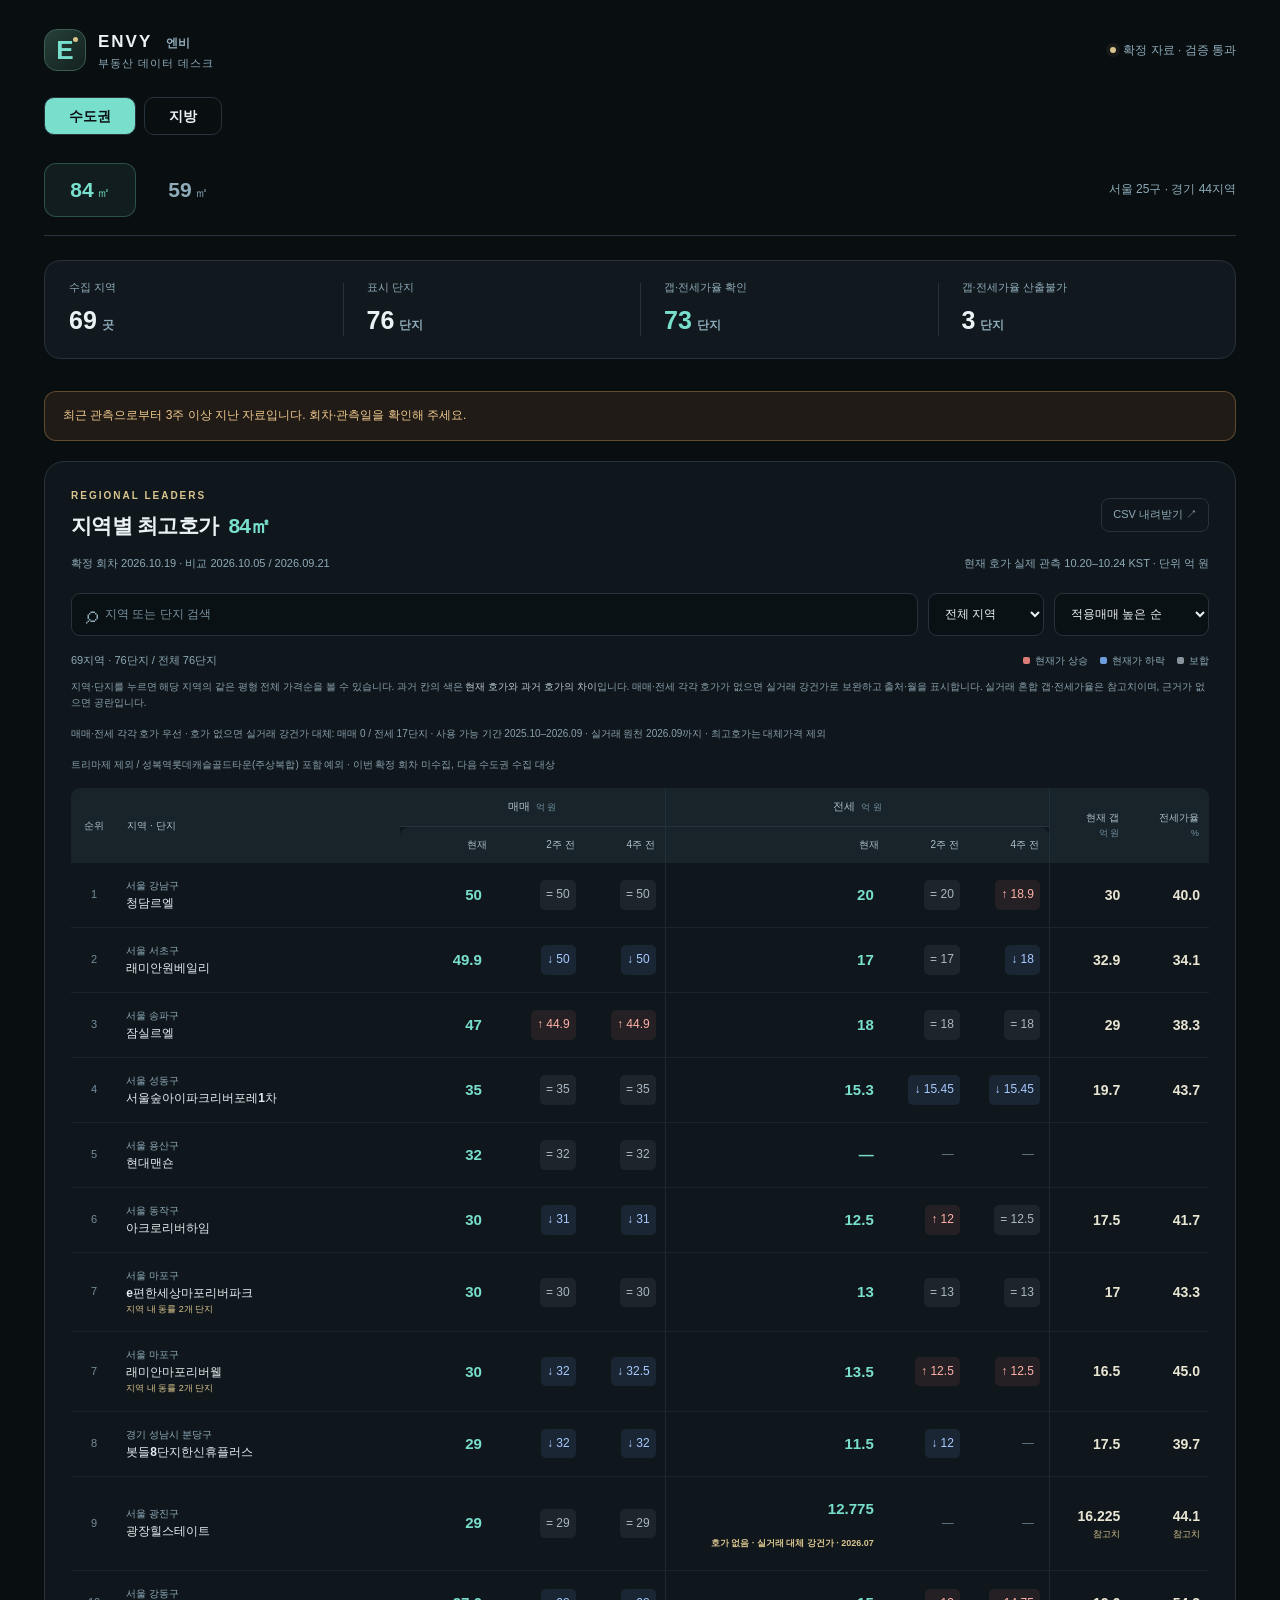
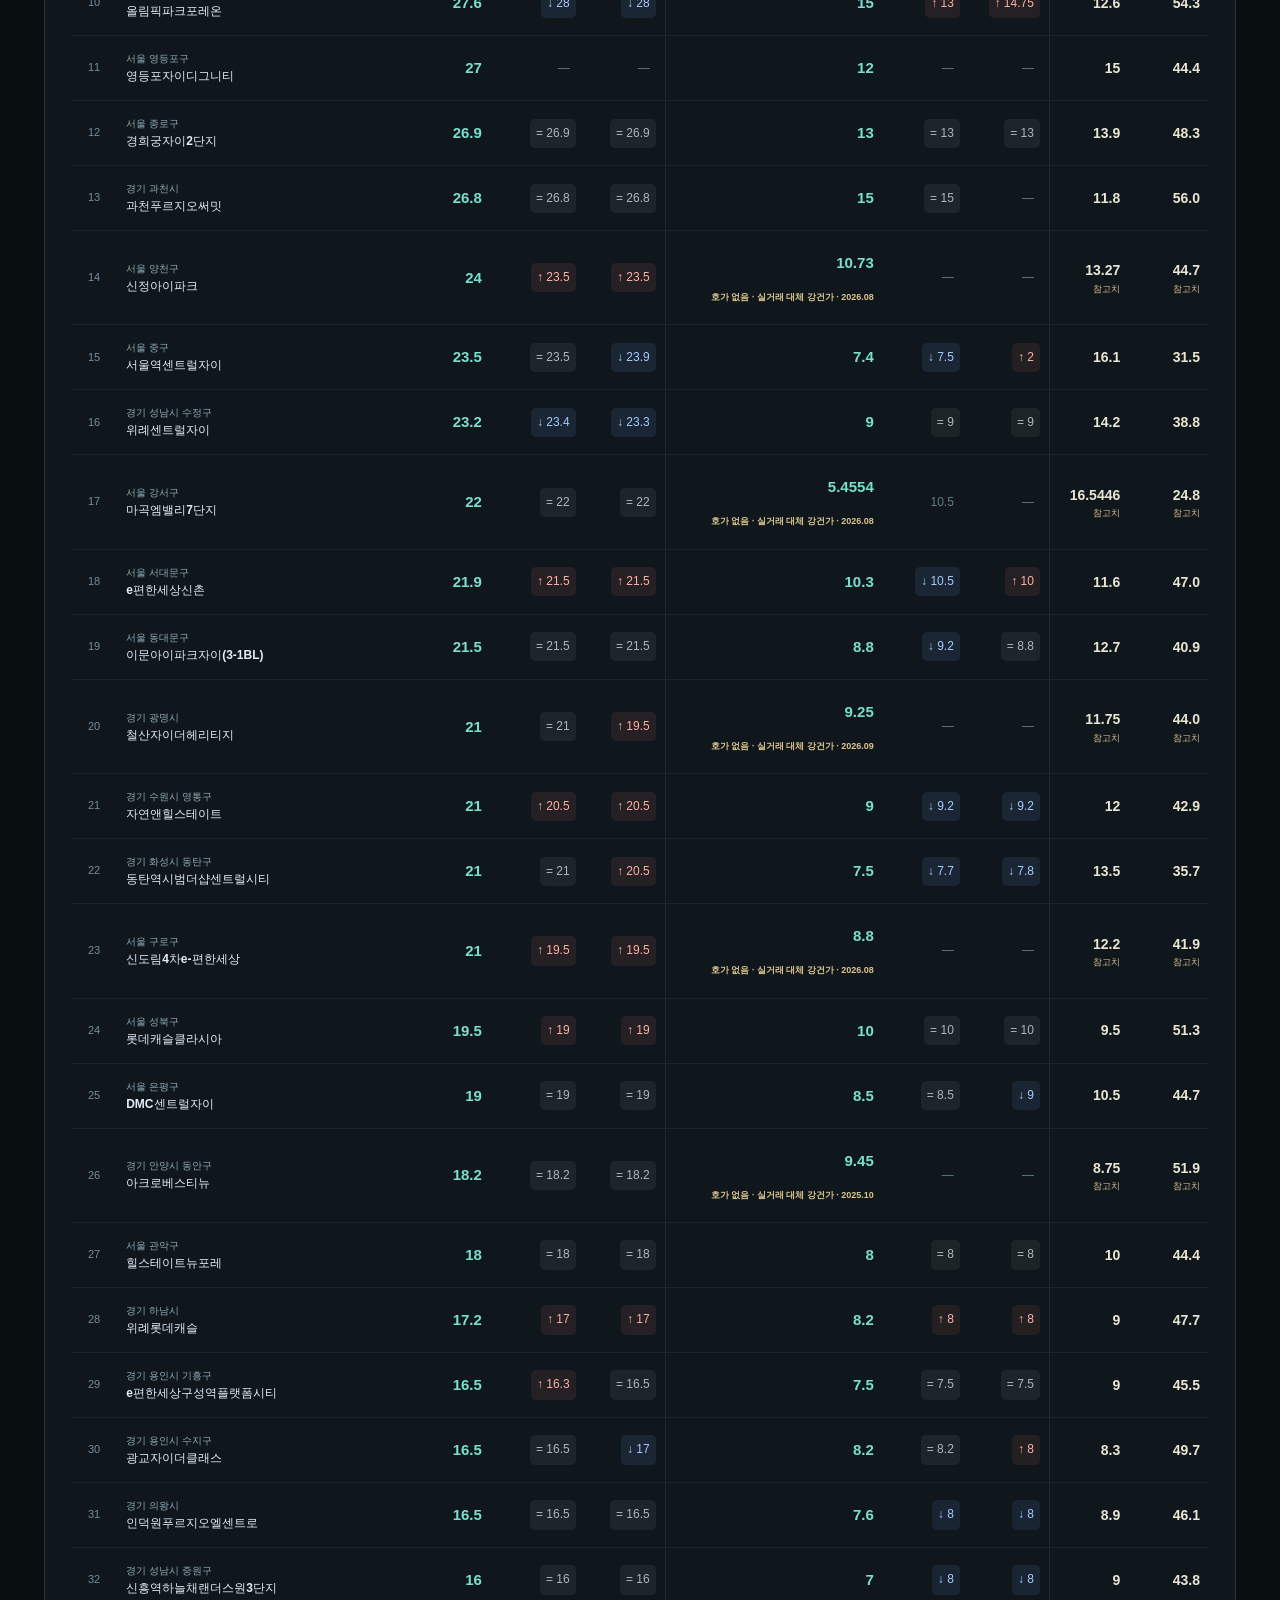
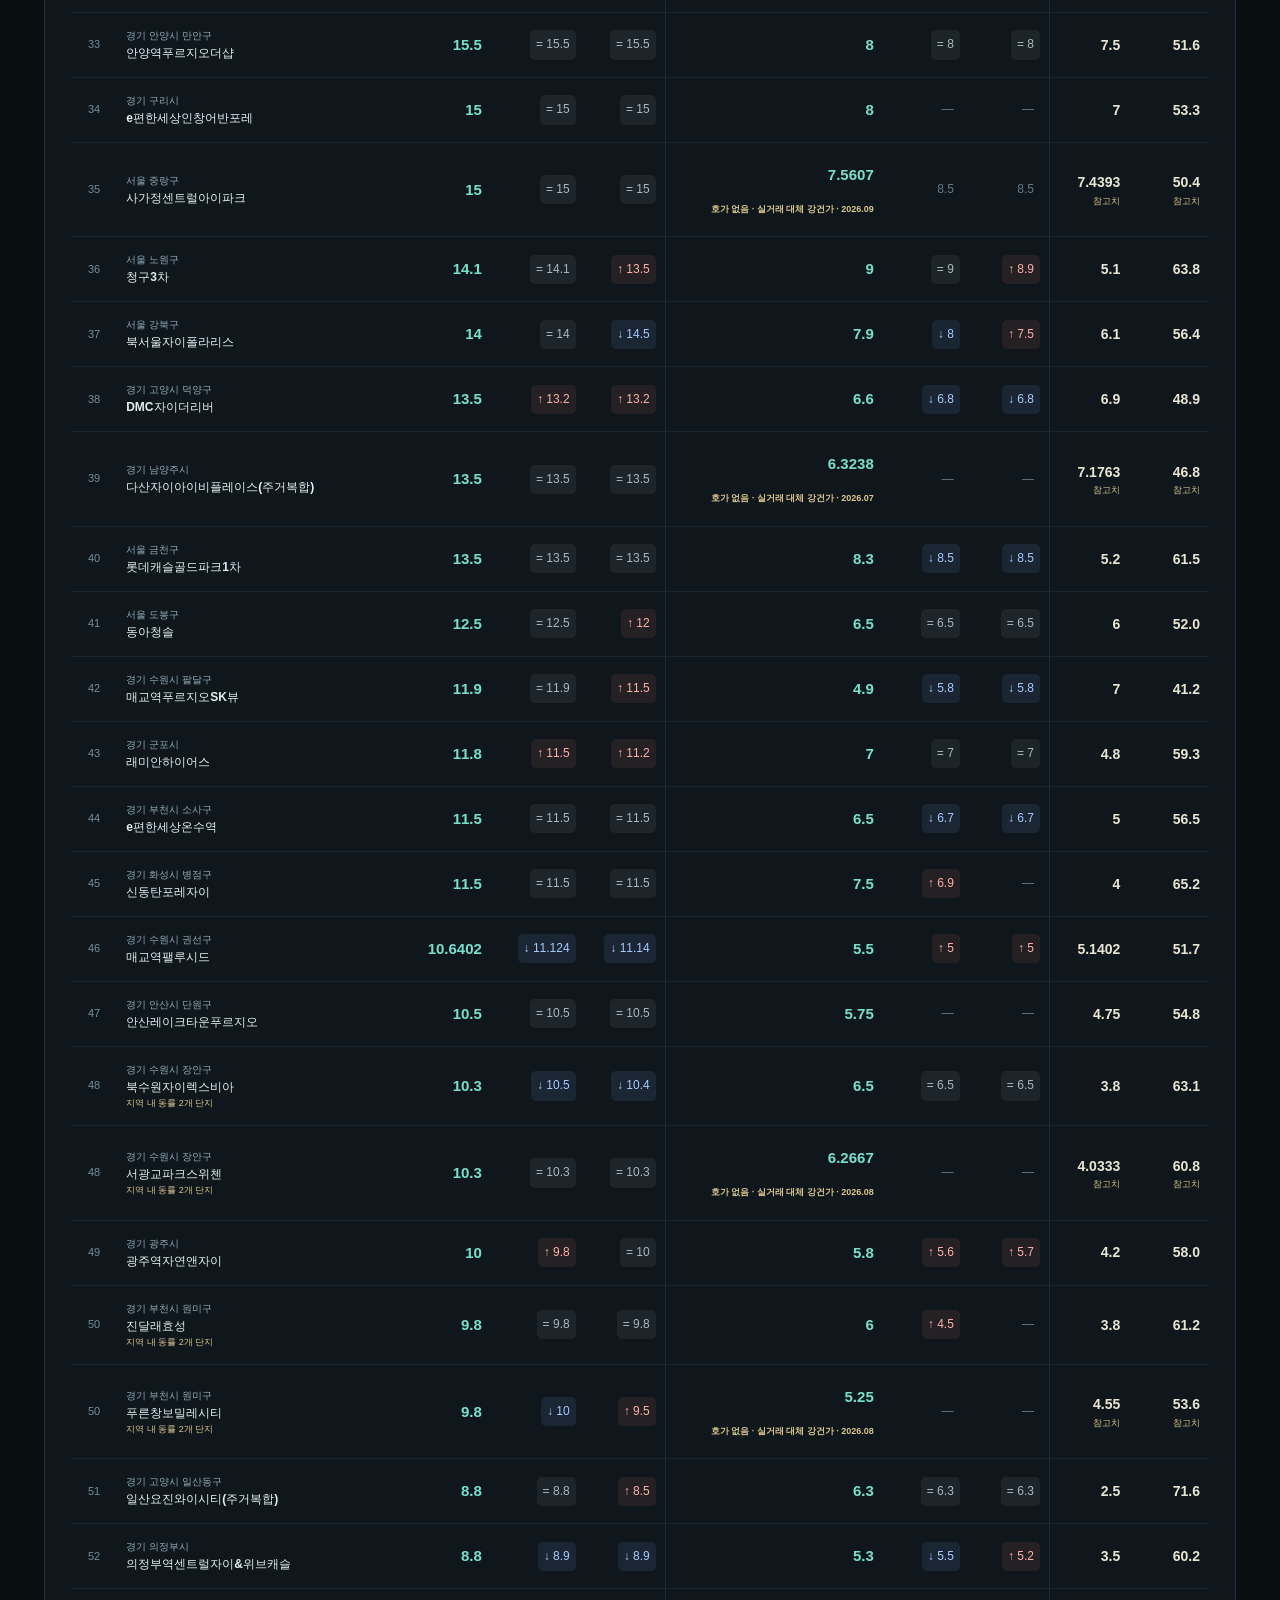
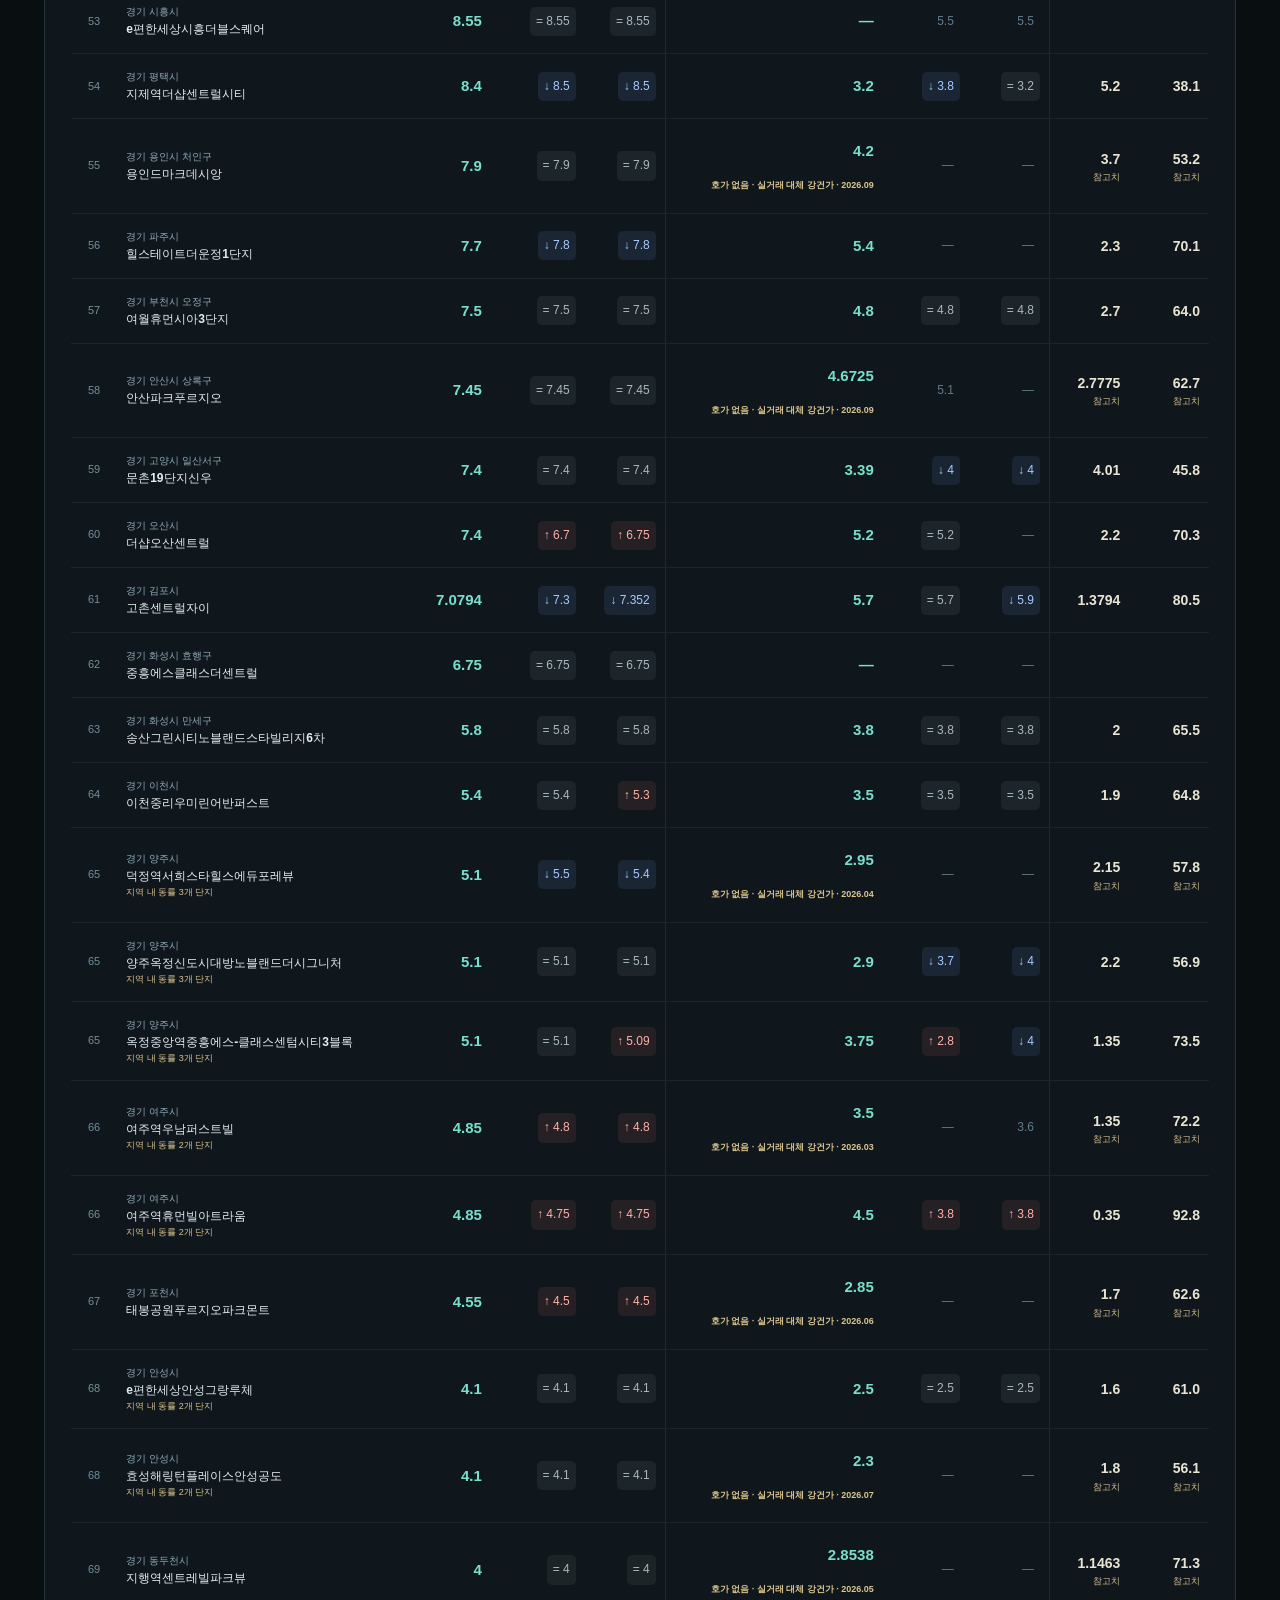
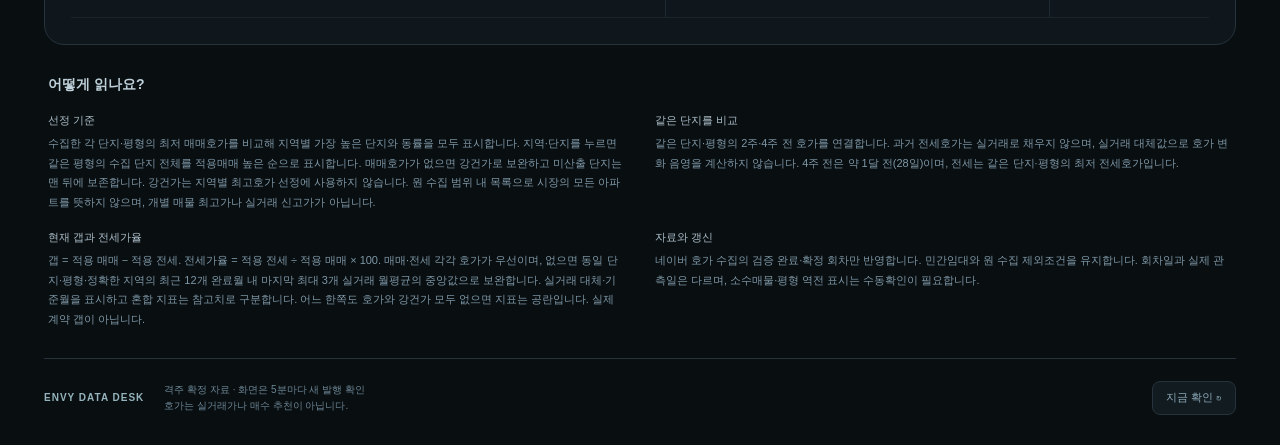
==== 84/index.html @ 43fc80c5 "Update verified capital quotes 20261019" ====
<!doctype html>
<html lang="ko"><head><meta charset="utf-8"><meta name="viewport" content="width=device-width,initial-scale=1"><meta name="theme-color" content="#090e11"><meta name="description" content="엔비의 서울·경기 69지역 최고호가 아파트. 매매·전세·호가갭·전세가율을 평형별로 확인합니다."><title>엔비 · 84㎡ 최고호가 대시보드</title><link rel="stylesheet" href="../static/site.css?v=009577083946"><script defer src="../static/app.js?v=e56a2e712844"></script></head>
<body data-area="84" data-lane="capital">
<div class="shell">
<header class="topbar"><a class="brand" href="../84/" aria-label="엔비 대시보드 홈"><span class="brand-icon" aria-hidden="true">E<span></span></span><span><strong>ENVY <span class="brand-word">엔비</span></strong><small>부동산 데이터 데스크</small></span></a><div class="connection"><span class="status-dot"></span><span id="connection">검증 자료 확인 중</span></div></header>
<nav class="lane-nav" aria-label="수집 권역"><a href="../84/" data-lane-tab="capital">수도권</a><a href="../local-84/" data-lane-tab="local_major">지방</a></nav>
<nav class="area-nav" aria-label="전용면적별 페이지"><a href="../84/" data-tab="84">84<span>㎡</span></a><a href="../59/" data-tab="59">59<span>㎡</span></a><span>서울 25구 · 경기 44지역</span></nav>
<main>
<a id="back-to-regions" class="back-link" href="./" hidden>← 지역별 최고호가로 돌아가기</a>

<section class="summary" aria-label="데이터 범위"><div><span>수집 지역</span><strong id="region-count">69<small>곳</small></strong></div><div><span>표시 단지</span><strong id="row-count">–</strong></div><div><span>갭·전세가율 확인</span><strong id="metric-count">–</strong></div><div><span>갭·전세가율 산출불가</span><strong id="missing-count">–</strong></div></section>
<div id="error" role="alert" hidden></div>
<section class="list-panel" aria-labelledby="list-title">
<div class="section-heading"><div><p class="eyebrow">REGIONAL LEADERS</p><h2 id="list-title">지역별 최고호가 <span>84㎡</span></h2></div><a id="download-csv" class="download" href="../data/84.csv" download>CSV 내려받기 <span aria-hidden="true">↗</span></a></div>
<div class="data-meta"><p id="round-label">회차 확인 중</p><p id="observed-label"></p></div>
<div class="filters"><label class="search"><span aria-hidden="true">⌕</span><input id="search" type="search" autocomplete="off" placeholder="지역 또는 단지 검색" aria-label="지역 또는 단지 검색"></label><label><span class="sr-only">권역</span><select id="region"><option value="all">전체 지역</option><option value="서울">서울</option><option value="경기">경기</option></select></label><label><span class="sr-only">정렬</span><select id="sort"><option value="sale">적용매매 높은 순</option><option value="gap">갭 작은 순</option><option value="ratio">전세가율 높은 순</option></select></label></div>
<div class="list-toolbar"><p id="result-count" aria-live="polite"></p><div class="legend"><span><i class="up"></i>현재가 상승</span><span><i class="down"></i>현재가 하락</span><span><i class="flat"></i>보합</span></div></div>
<p class="table-help">지역·단지를 누르면 해당 지역의 같은 평형 전체 가격순을 볼 수 있습니다. 과거 칸의 색은 <strong>현재 호가와 과거 호가의 차이</strong>입니다. 매매·전세 각각 호가가 없으면 실거래 강건가로 보완하고 출처·월을 표시합니다. 실거래 혼합 갭·전세가율은 참고치이며, 근거가 없으면 공란입니다.</p><p id="coverage-notice" class="table-help" hidden></p><p id="history-notice" class="table-help" hidden></p><p id="rent-summary" class="table-help"></p><p id="collection-policy" class="table-help" hidden></p>
<div class="desktop-table"><table id="quotes"><caption class="sr-only">84㎡ 지역별 최고호가 매매·전세 비교</caption><thead><tr><th rowspan="2" scope="col" class="rank">순위</th><th rowspan="2" scope="col" class="identity">지역 · 단지</th><th colspan="3" scope="colgroup">매매 <small>억 원</small></th><th colspan="3" scope="colgroup" class="divider">전세 <small>억 원</small></th><th rowspan="2" scope="col" class="divider">현재 갭<small>억 원</small></th><th rowspan="2" scope="col">전세가율<small>%</small></th></tr><tr><th scope="col">현재</th><th scope="col">2주 전</th><th scope="col">4주 전</th><th scope="col" class="divider">현재</th><th scope="col">2주 전</th><th scope="col">4주 전</th></tr></thead><tbody id="rows"></tbody></table></div>
<div id="mobile-cards" class="mobile-cards"></div><p id="no-results" hidden>일치하는 지역·단지가 없습니다. 검색어나 권역을 바꿔보세요.</p>
</section>
<section class="method"><h2>어떻게 읽나요?</h2><div><p><strong>선정 기준</strong>수집한 각 단지·평형의 최저 매매호가를 비교해 지역별 가장 높은 단지와 동률을 모두 표시합니다. 지역·단지를 누르면 같은 평형의 수집 단지 전체를 적용매매 높은 순으로 표시합니다. 매매호가가 없으면 강건가로 보완하고 미산출 단지는 맨 뒤에 보존합니다. 강건가는 지역별 최고호가 선정에 사용하지 않습니다. 원 수집 범위 내 목록으로 시장의 모든 아파트를 뜻하지 않으며, 개별 매물 최고가나 실거래 신고가가 아닙니다.</p><p><strong>같은 단지를 비교</strong>같은 단지·평형의 2주·4주 전 호가를 연결합니다. 과거 전세호가는 실거래로 채우지 않으며, 실거래 대체값으로 호가 변화 음영을 계산하지 않습니다. 4주 전은 약 1달 전(28일)이며, 전세는 같은 단지·평형의 최저 전세호가입니다.</p><p><strong>현재 갭과 전세가율</strong>갭 = 적용 매매 − 적용 전세. 전세가율 = 적용 전세 ÷ 적용 매매 × 100. 매매·전세 각각 호가가 우선이며, 없으면 동일 단지·평형·정확한 지역의 최근 12개 완료월 내 마지막 최대 3개 실거래 월평균의 중앙값으로 보완합니다. 실거래 대체·기준월을 표시하고 혼합 지표는 참고치로 구분합니다. 어느 한쪽도 호가와 강건가 모두 없으면 지표는 공란입니다. 실제 계약 갭이 아닙니다.</p><p><strong>자료와 갱신</strong>네이버 호가 수집의 검증 완료·확정 회차만 반영합니다. 민간임대와 원 수집 제외조건을 유지합니다. 회차일과 실제 관측일은 다르며, 소수매물·평형 역전 표시는 수동확인이 필요합니다.</p></div></section>
</main><footer><span>ENVY DATA DESK</span><p>격주 확정 자료 · 화면은 5분마다 새 발행 확인<br>호가는 실거래가나 매수 추천이 아닙니다.</p><button id="refresh" type="button">지금 확인 ↻</button></footer>
</div><noscript>JavaScript를 켜면 검색과 정렬을 이용할 수 있습니다. <a href="../data/84.csv">전체 CSV</a>에서도 모든 값을 확인할 수 있습니다.</noscript>
</body></html>
---- static/site.css ----
.back-link{display:inline-flex;align-items:center;color:var(--accent);border:1px solid var(--line);padding:9px 14px;border-radius:10px;margin-bottom:18px;font-weight:700}.region-link:hover{color:var(--accent);text-decoration:underline}.name .region-link,.unit-card .unit{display:block}.unit-card .unit{font-size:15px;font-weight:700;overflow-wrap:anywhere}.actual-reference{display:block!important;font-size:9px!important;line-height:1.6!important;color:var(--gold)!important;background:none!important;white-space:normal!important;margin-top:5px}.mixed-note{display:block;font-size:9px;color:var(--gold);font-weight:400}.metric-value{display:block}.quote:has(.actual-reference){min-width:100px}.current-grid>div{min-width:0}.current-grid .actual-reference{max-width:100%;overflow-wrap:anywhere}.lane-nav{display:flex;gap:8px;margin-top:24px}.lane-nav a{padding:7px 24px;border:1px solid var(--line);border-radius:10px;font-weight:700}.lane-nav a[aria-selected="true"]{background:var(--accent);color:var(--bg)}#coverage-notice a{color:var(--accent)}:root{color-scheme:dark;--bg:#090e11;--panel:#121a1f;--panel2:#172229;--line:#26333c;--ink:#eaf2f5;--muted:#8eabb9;--accent:#79dfcd;--gold:#d9c48e;--up:#ffb0a9;--down:#a8c9ff;--flat:#a9b8c2;font-family:Pretendard,-apple-system,BlinkMacSystemFont,'Apple SD Gothic Neo','Noto Sans KR','Malgun Gothic',sans-serif;font-variant-numeric:tabular-nums;-webkit-font-smoothing:antialiased}*{box-sizing:border-box}body{margin:0;color:var(--ink);background:radial-gradient(1000px 500px at 90% -10%,#19352c70,transparent 65%),var(--bg);font-size:14px;line-height:1.6}a{color:inherit;text-decoration:none}button,input,select{font:inherit}button,a,select,input{outline-offset:4px}button{cursor:pointer}button:focus-visible,a:focus-visible,input:focus-visible,select:focus-visible{outline:2px solid var(--accent)}[hidden]{display:none!important}.shell{max-width:1580px;padding:28px 44px 0;margin:auto}.topbar{display:flex;justify-content:space-between;align-items:center;gap:12px}.brand{display:flex;align-items:center;gap:12px}.brand-icon{height:42px;width:42px;border:1px solid #3b5d54;border-radius:13px;display:flex;align-items:center;justify-content:center;color:var(--accent);font-size:26px;font-weight:800;background:linear-gradient(135deg,#254038,#14211e);position:relative}.brand-icon span{position:absolute;right:7px;top:7px;width:5px;height:5px;border-radius:50%;background:var(--gold)}.brand strong{letter-spacing:2px;font-size:17px}.brand-word{font-size:12px;letter-spacing:0;color:var(--muted);margin-left:7px}.brand small{display:block;color:var(--muted);font-size:11px;letter-spacing:1px}.connection{display:flex;align-items:center;gap:7px;color:var(--muted);font-size:12px}.status-dot{width:6px;height:6px;background:var(--gold);border-radius:50%;box-shadow:0 0 0 4px #d9c48e11}.area-nav{display:flex;align-items:center;gap:6px;margin:28px 0 24px;padding-bottom:18px;border-bottom:1px solid var(--line)}.area-nav a{min-width:92px;padding:9px 24px;text-align:center;border:1px solid transparent;border-radius:12px;color:var(--muted);font-size:21px;font-weight:700}.area-nav a span{font-size:13px;font-weight:400;margin-left:3px}.area-nav a[aria-current=page]{color:var(--accent);background:#79dfcd13;border-color:#79dfcd42}.area-nav>span{margin-left:auto;color:var(--muted);font-size:12px}.hero{display:grid;grid-template-columns:1fr 1fr;gap:30px;padding:34px 40px;border:1px solid var(--line);border-radius:24px;background:linear-gradient(115deg,#19252a,#10191e);box-shadow:0 14px 60px #0002}.eyebrow{font-size:10px;letter-spacing:2px;color:var(--gold);font-weight:600;margin:0 0 12px}h1{font-size:35px;line-height:1.35;letter-spacing:-1.4px;margin:0 0 17px}h1 span{color:var(--accent)}.intro{color:var(--muted);font-size:13px;margin:0}.intro strong{color:var(--ink)}.tags{display:flex;gap:7px;flex-wrap:wrap;margin-top:20px}.tags span{font-size:10px;color:#aec2cc;border:1px solid #34464e;padding:4px 9px;border-radius:6px}.hero-price{align-self:center;text-align:right}.hero-price>p:first-child{color:var(--gold);font-size:12px;margin:0}.hero-price>div{line-height:1.2;padding:6px 0 12px}.hero-price>div strong{font-size:76px;letter-spacing:-4px;font-weight:700;color:var(--accent)}.hero-price>div span{font-size:21px;color:var(--accent);margin-left:8px}.hero-price h2{font-size:18px;margin:0}.hero-price p{color:var(--muted);font-size:12px;margin:3px 0}.hero-price .price-note{font-size:10px;margin-top:16px;color:#76909e}.summary{display:grid;grid-template-columns:repeat(4,1fr);margin:22px 0 32px;border:1px solid var(--line);border-radius:16px;background:#11191e}.summary>div{padding:18px 24px;position:relative}.summary>div+div:before{content:'';position:absolute;left:0;top:22px;bottom:22px;width:1px;background:var(--line)}.summary span{display:block;color:var(--muted);font-size:11px}.summary strong{display:block;font-size:25px;margin-top:4px;font-weight:650}.summary small{font-size:12px;color:var(--muted);margin-left:5px}.summary>div:nth-child(3) strong{color:var(--accent)}.list-panel{padding:26px;border:1px solid var(--line);border-radius:20px;background:#10171c}.section-heading{display:flex;align-items:center;justify-content:space-between;gap:15px}.section-heading h2{font-size:21px;letter-spacing:-.7px;margin:0}.section-heading h2 span{color:var(--accent);margin-left:5px}.section-heading .eyebrow{margin-bottom:5px}.download{font-size:11px;color:var(--muted);border:1px solid var(--line);border-radius:8px;padding:7px 11px;white-space:nowrap}.download:hover{color:var(--accent);border-color:var(--accent)}.data-meta{display:flex;justify-content:space-between;flex-wrap:wrap;gap:2px;margin:13px 0 20px;color:var(--muted);font-size:11px}.data-meta p{margin:0}.filters{display:flex;gap:10px}.filters .search{flex:1;display:flex;align-items:center;padding:0 14px;background:#0a1115;border:1px solid var(--line);border-radius:9px;min-width:180px}.search>span{font-size:24px;color:var(--muted);margin-right:7px}.search input{width:100%;border:0;background:transparent;color:var(--ink);padding:10px 0;min-width:0;font-size:12px}.search input::placeholder{color:#76909e}.filters select{height:43px;padding:0 30px 0 12px;background:#0a1115;border:1px solid var(--line);border-radius:9px;color:var(--ink);font-size:12px}.list-toolbar{display:flex;justify-content:space-between;align-items:center;gap:12px;margin:16px 0 0}.list-toolbar>p{font-size:11px;color:var(--muted);margin:0}.legend{display:flex;gap:12px;color:var(--muted);font-size:10px;white-space:nowrap}.legend span{display:flex;align-items:center;gap:5px}.legend i{width:7px;height:7px;border-radius:2px}.legend .up{background:#d97d76}.legend .down{background:#6e9ddd}.legend .flat{background:#87949e}.table-help{font-size:10px;color:#89a0ad;margin:10px 0 15px}.table-help strong{font-weight:500;color:#bbccd5}.desktop-table{overflow-x:auto}table{width:100%;border-collapse:separate;border-spacing:0;font-size:12px}th{background:#18232a;color:#adc0ca;font-weight:500;text-align:right;white-space:nowrap;padding:10px 10px;font-size:10px}th small{display:block;color:#71909f;font-size:9px}th[colspan]{text-align:center;font-size:11px;border-bottom:1px solid var(--line)}th[colspan] small{display:inline;margin-left:3px}th.rank{text-align:center;min-width:40px}th.identity{text-align:left;min-width:210px}th:first-child{border-top-left-radius:9px}th:last-child{border-top-right-radius:9px}td{padding:15px 9px;text-align:right;border-bottom:1px solid #23323b80;white-space:nowrap;vertical-align:middle}td.name{text-align:left;white-space:normal;min-width:210px;max-width:300px}td.name .region{font-size:10px;display:block;color:var(--muted)}td.name .unit{display:block;font-weight:550;color:#e3edf2;overflow-wrap:anywhere;line-height:1.5}td.rank{text-align:center;color:#748e9c;font-size:11px}.quote.current{font-size:15px;font-weight:600;color:var(--accent)}.quote span{display:inline-block;padding:5px 6px;border-radius:5px}.quote .up,.history-value.up{background:#fa7c6e16;color:var(--up)}.quote .down,.history-value.down{background:#74a6fd1a;color:var(--down)}.quote .flat,.history-value.flat{background:#b1bec514;color:var(--flat)}.quote .missing{color:#627b89}.divider{border-left:1px solid #2b3d4680}.metric{font-size:14px;font-weight:550;color:#e9e5d3;min-width:69px}.review{font-size:9px;color:var(--gold);display:block}.mobile-cards{display:none}.method{padding:28px 4px}.method>h2{font-size:14px;color:#bed0d9;margin:0 0 16px}.method>div{display:grid;grid-template-columns:repeat(2,1fr);gap:15px 30px}.method p{font-size:11px;color:#7e98a7;margin:0;line-height:1.8}.method strong{display:block;color:#adbfca;font-size:11px;margin-bottom:3px;font-weight:550}footer{display:flex;align-items:center;gap:20px;border-top:1px solid var(--line);padding:22px 0 30px;color:#6c8796;font-size:10px}footer>span{letter-spacing:1px;font-weight:600;color:#94b3bc}footer p{margin:0}footer button{margin-left:auto;border:1px solid var(--line);border-radius:8px;color:var(--muted);background:#111b20;padding:7px 13px;font-size:11px}#error{padding:14px 18px;margin-bottom:20px;border:1px solid #c99a5360;color:#efca8e;background:#3a291e80;border-radius:12px;font-size:12px}#no-results{text-align:center;padding:40px 8px;color:var(--muted)}.sr-only{position:absolute;width:1px;height:1px;padding:0;margin:-1px;overflow:hidden;clip:rect(0,0,0,0);white-space:nowrap;border:0}
@media(max-width:1150px) and (min-width:761px){.shell{padding:24px 24px 0}.list-panel{padding:20px}th,td{padding-left:6px;padding-right:6px}th.identity,td.name{min-width:180px}.metric{min-width:55px}table{font-size:11px}}
@media(max-width:760px){.shell{padding:20px 16px 0;max-width:600px}.brand-icon{height:36px;width:36px;font-size:23px}.brand strong{font-size:15px}.brand small{font-size:9px}.brand-word{display:none}.connection{font-size:10px}.area-nav{margin:24px 0 16px;padding-bottom:14px}.area-nav a{min-width:77px;padding:7px 18px;font-size:20px}.area-nav>span{font-size:9px}.hero{display:block;padding:26px 23px;border-radius:20px}.hero-copy h1{font-size:29px;margin-bottom:12px}.hero-copy h1 br{display:none}.hero-copy h1 span{display:block}.eyebrow{font-size:9px;letter-spacing:1.6px}.intro{font-size:12px}.tags{margin-top:15px;gap:5px}.tags span{font-size:9px;padding:3px 7px}.hero-price{text-align:left;border-top:1px solid var(--line);margin-top:22px;padding-top:18px}.hero-price>div{padding:4px 0 7px}.hero-price>div strong{font-size:58px;letter-spacing:-2px}.hero-price h2{font-size:16px}.hero-price>p:first-child{font-size:10px}.hero-price p{font-size:10px}.hero-price .price-note{margin-top:9px}.summary{grid-template-columns:repeat(2,1fr);margin:14px 0 24px}.summary>div{padding:13px 17px}.summary strong{font-size:22px}.summary span{font-size:10px}.summary>div+div:before{top:16px;bottom:16px}.summary>div:nth-child(3):before{display:none}.summary>div:nth-child(n+3){border-top:1px solid var(--line)}.list-panel{padding:20px 14px 6px;border-radius:18px}.section-heading h2{font-size:18px}.download{font-size:9px;padding:6px 8px}.data-meta{display:block;font-size:10px;margin:10px 0 16px}.data-meta p+p{margin-top:2px}.filters{display:grid;grid-template-columns:1fr 1fr;gap:8px}.filters .search{grid-column:1/-1;min-width:0}.filters select{width:100%;height:38px;font-size:11px}.list-toolbar{align-items:flex-start;gap:8px;flex-wrap:wrap}.legend{font-size:9px;gap:9px}.table-help{font-size:9px;line-height:1.7}.desktop-table{display:none}.mobile-cards{display:block}.unit-card{border-top:1px solid var(--line);padding:18px 0}.card-heading{display:flex;gap:10px;align-items:flex-start}.card-rank{width:23px;text-align:center;color:#688895;font-size:13px;font-weight:550;padding-top:1px;flex-shrink:0}.card-rank small{font-size:9px}.card-heading .region{color:var(--muted);font-size:10px}.card-heading h3{font-size:14px;line-height:1.55;margin:2px 0 0;overflow-wrap:anywhere}.current-grid{display:grid;grid-template-columns:repeat(4,1fr);gap:5px;margin:13px 0 10px}.current-grid>div{min-width:0;padding:10px 5px;background:#18232b80;border:1px solid #273c4560;border-radius:8px;text-align:center}.current-grid label{display:block;color:var(--muted);font-size:9px;white-space:nowrap}.current-grid strong{display:block;color:var(--accent);font-size:17px;letter-spacing:-.6px;min-height:28px;font-weight:650}.current-grid>div:nth-child(n+3) strong{color:#dfd8bb}.current-grid strong small{font-size:9px;color:#819ba7;margin-left:1px;font-weight:400}.history-grid{display:grid;grid-template-columns:40px 1fr 1fr;gap:5px 7px;align-items:center;font-size:10px}.history-grid>span{color:#7996a5;font-size:9px}.history-value{display:block;padding:4px 7px;border-radius:5px;text-align:right}.history-value em{font-style:normal;float:left;color:#7996a5;font-size:9px}.method{padding:24px 2px}.method>div{grid-template-columns:1fr;gap:12px}.method p{font-size:10px}.method strong{font-size:10px}.method>h2{font-size:13px;margin-bottom:12px}footer{flex-wrap:wrap;gap:9px 15px;padding:18px 0 25px}footer>span{font-size:9px}footer p{font-size:9px}footer button{font-size:10px;padding:7px 10px}}
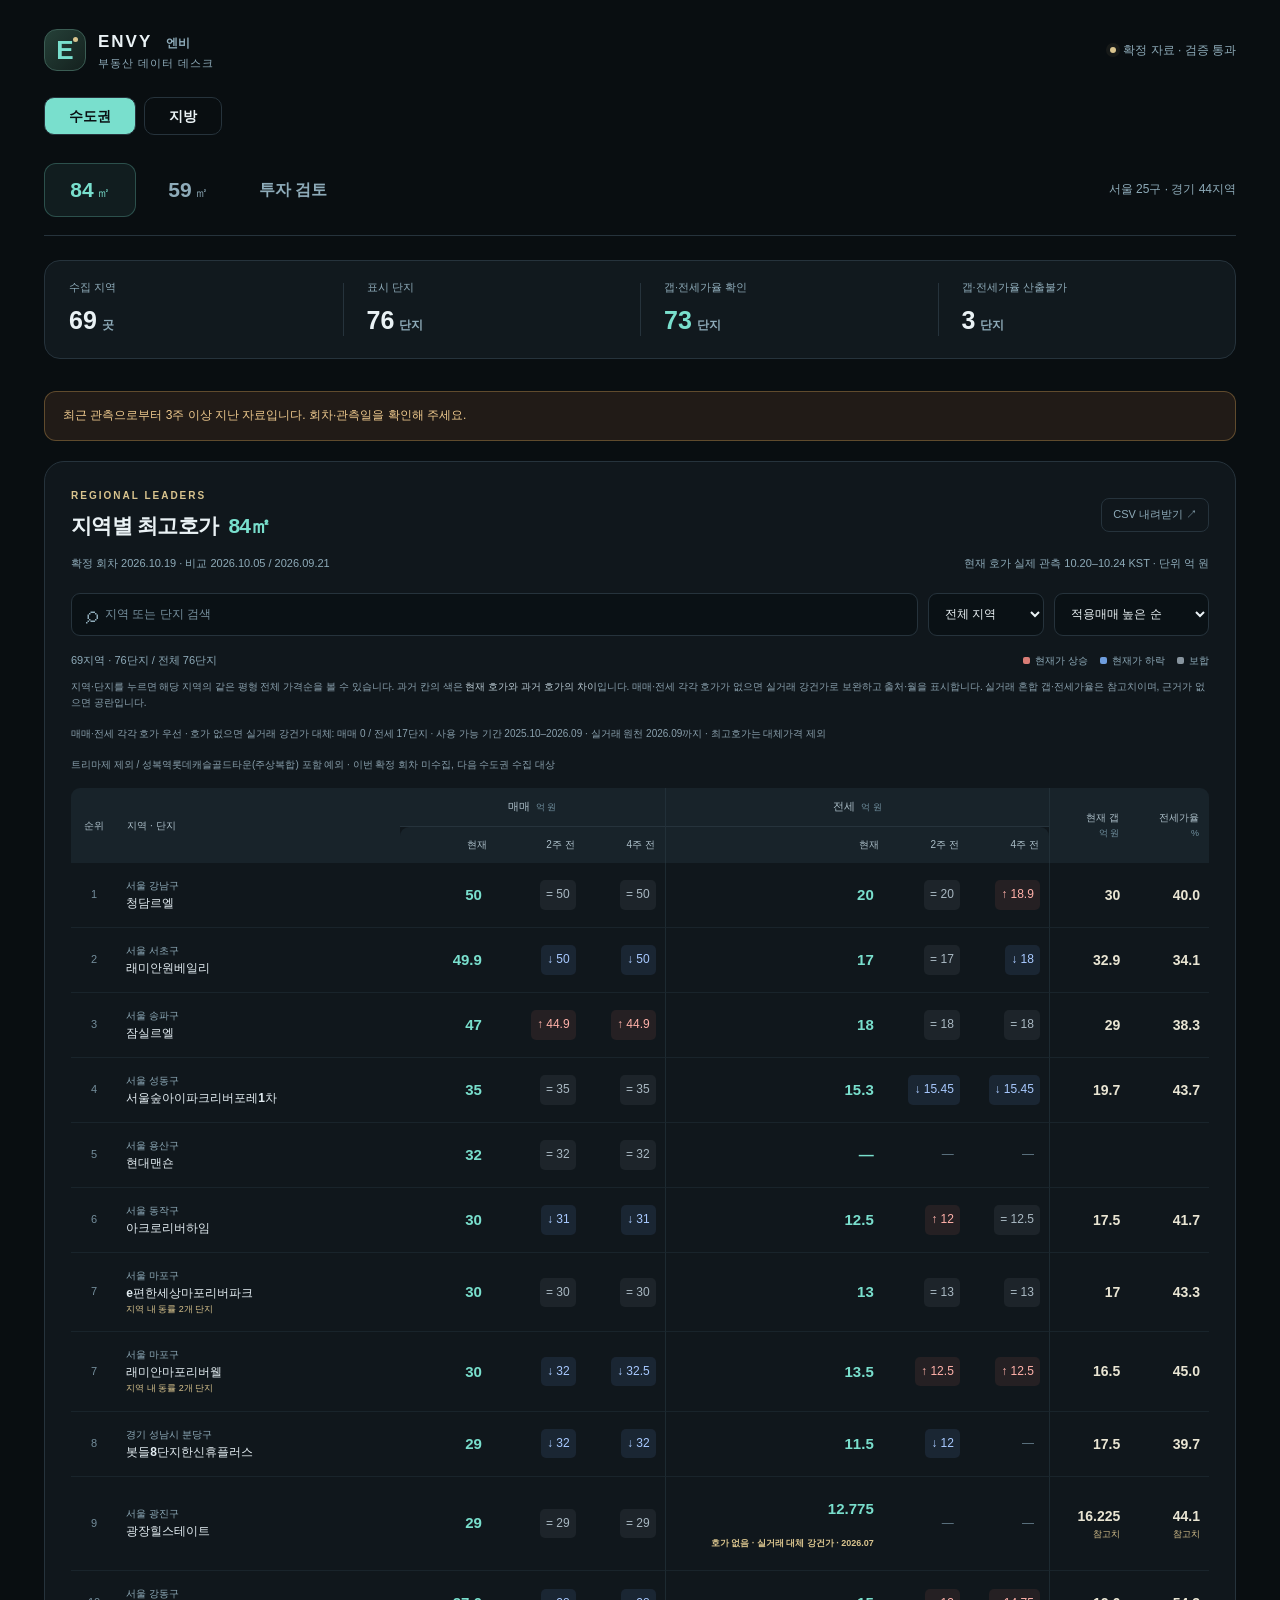
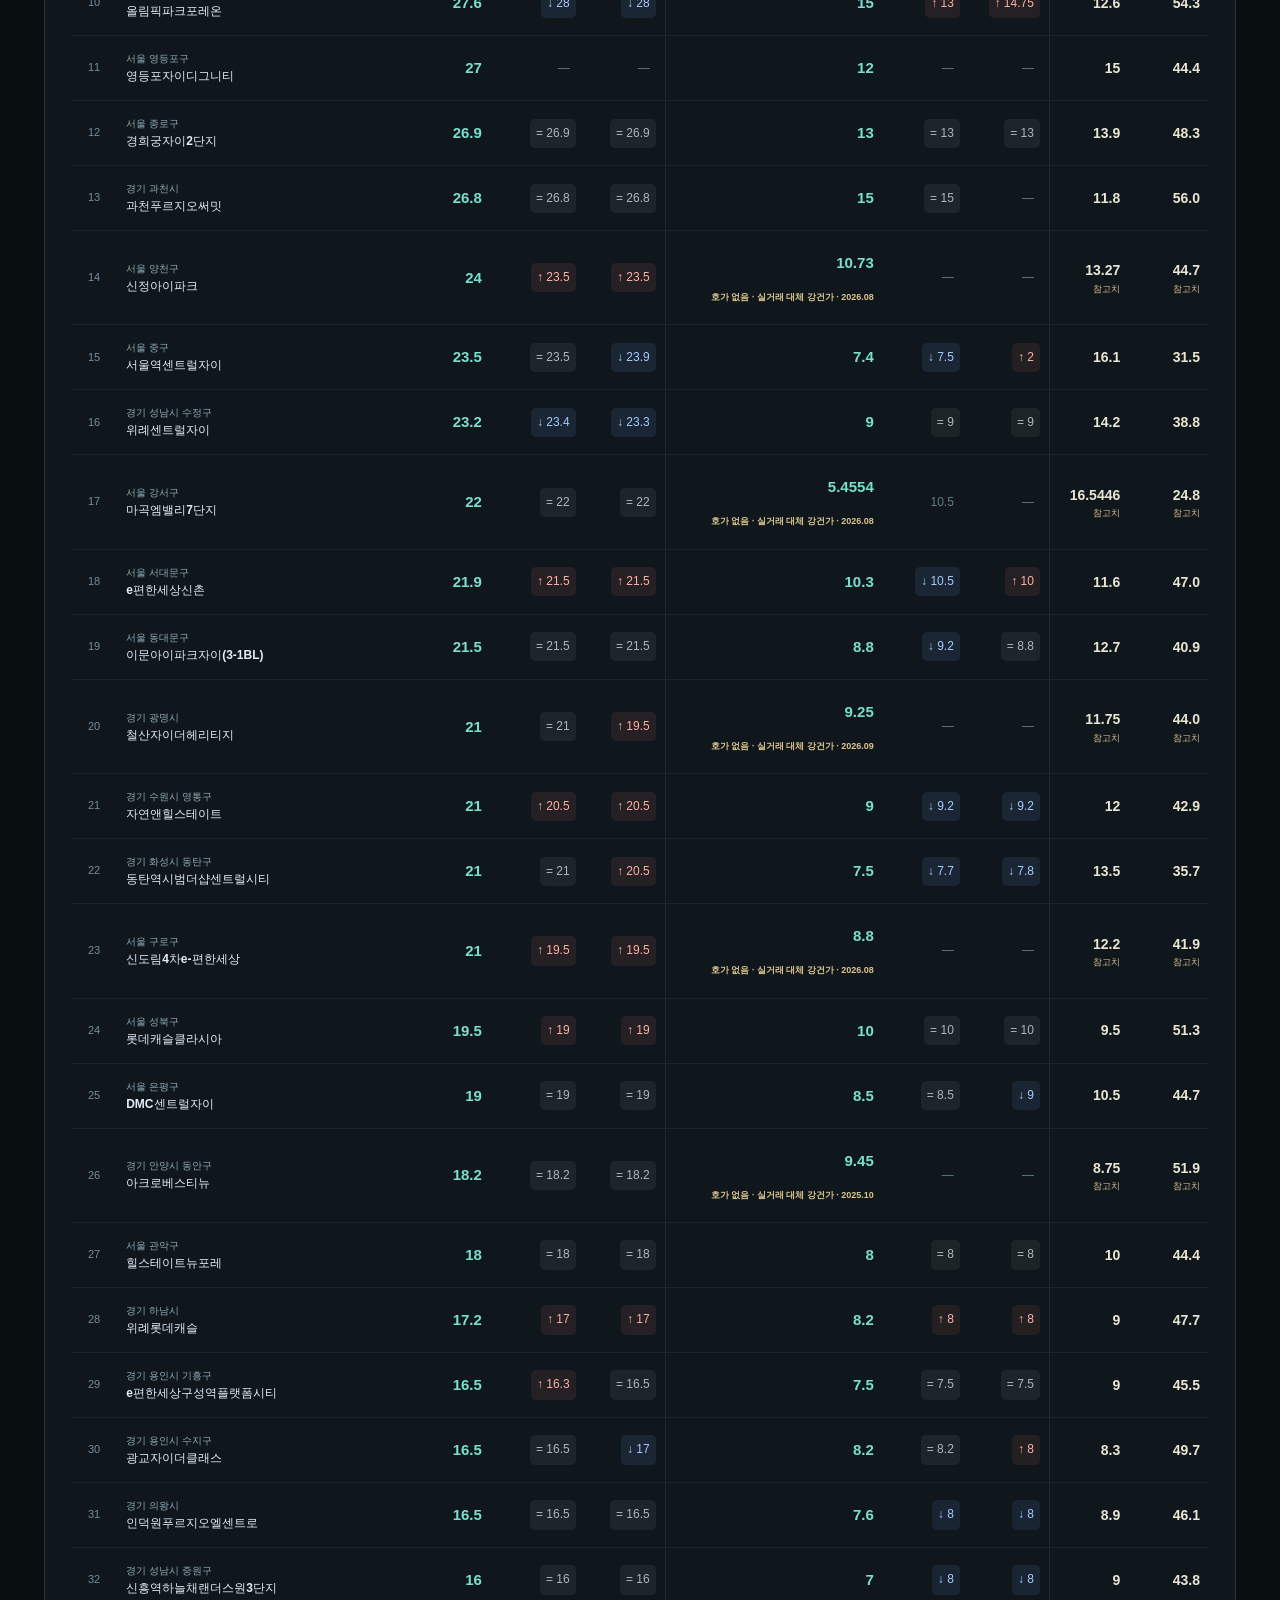
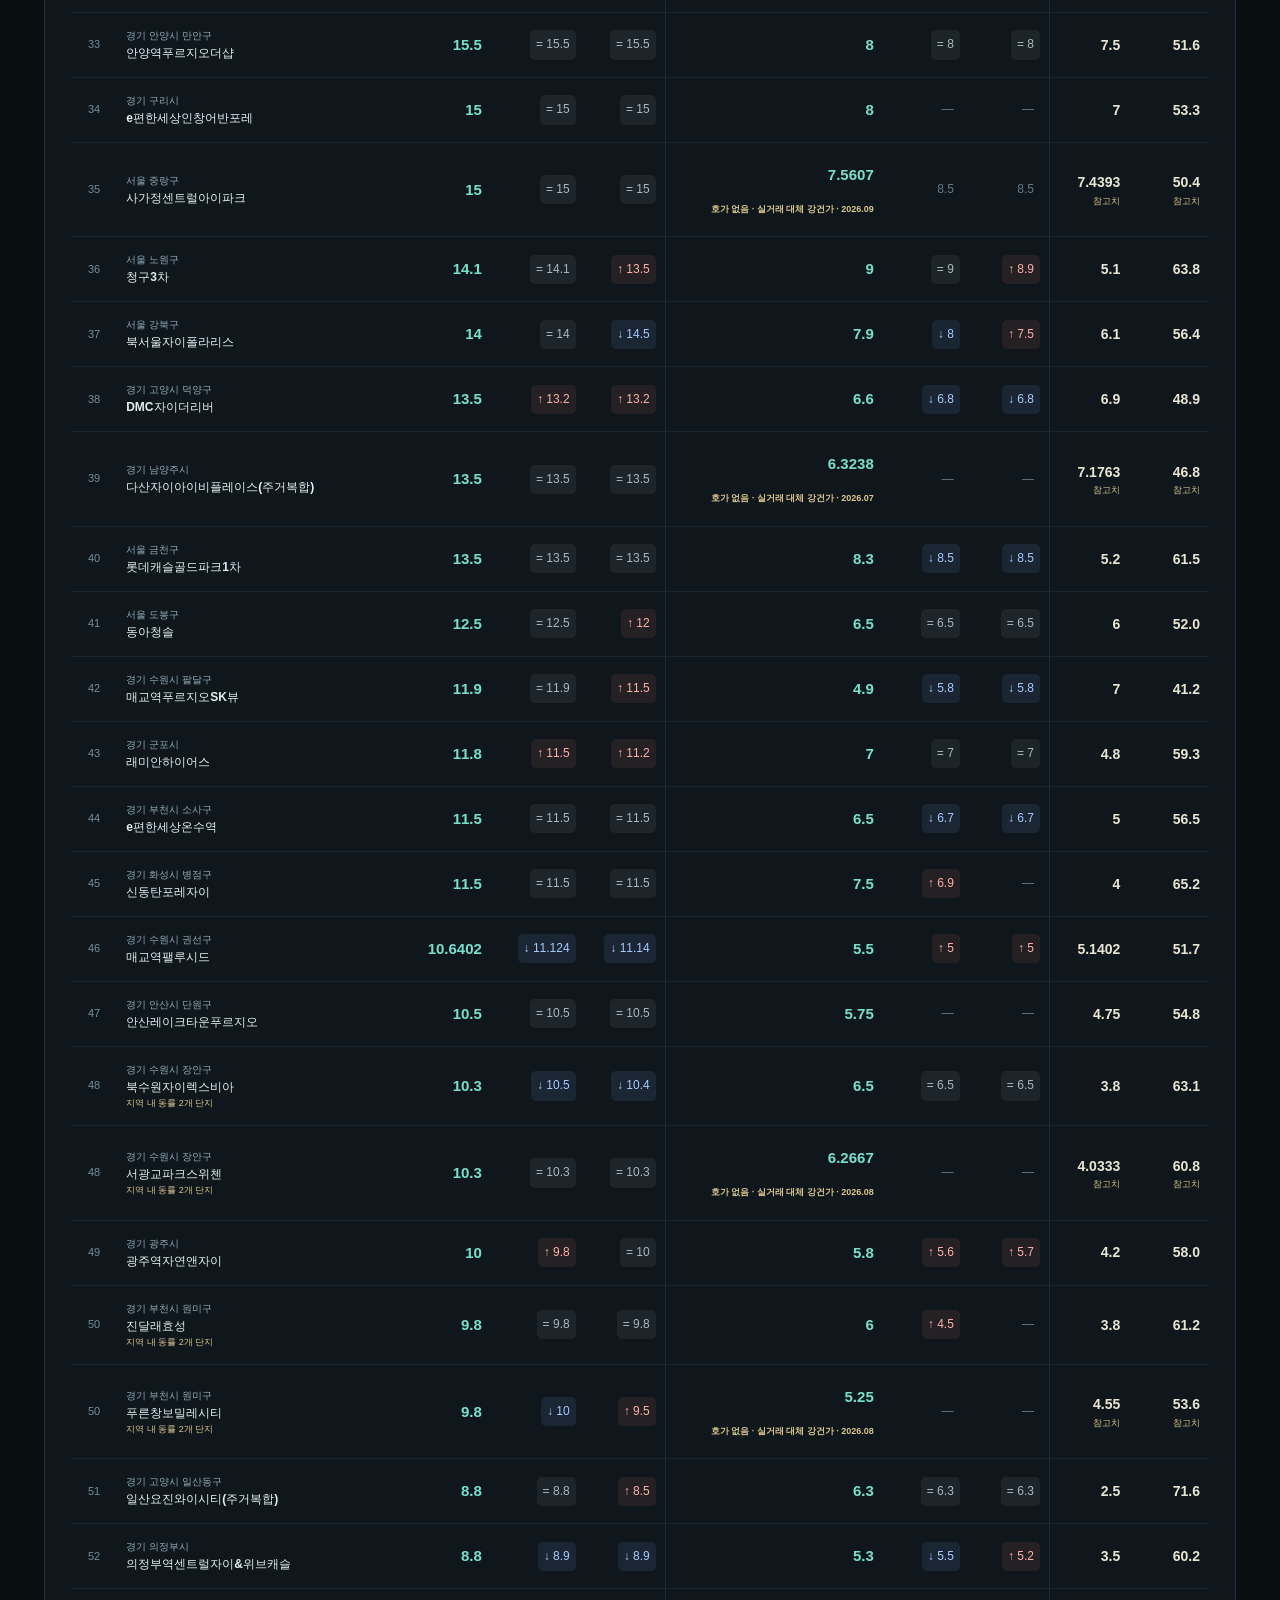
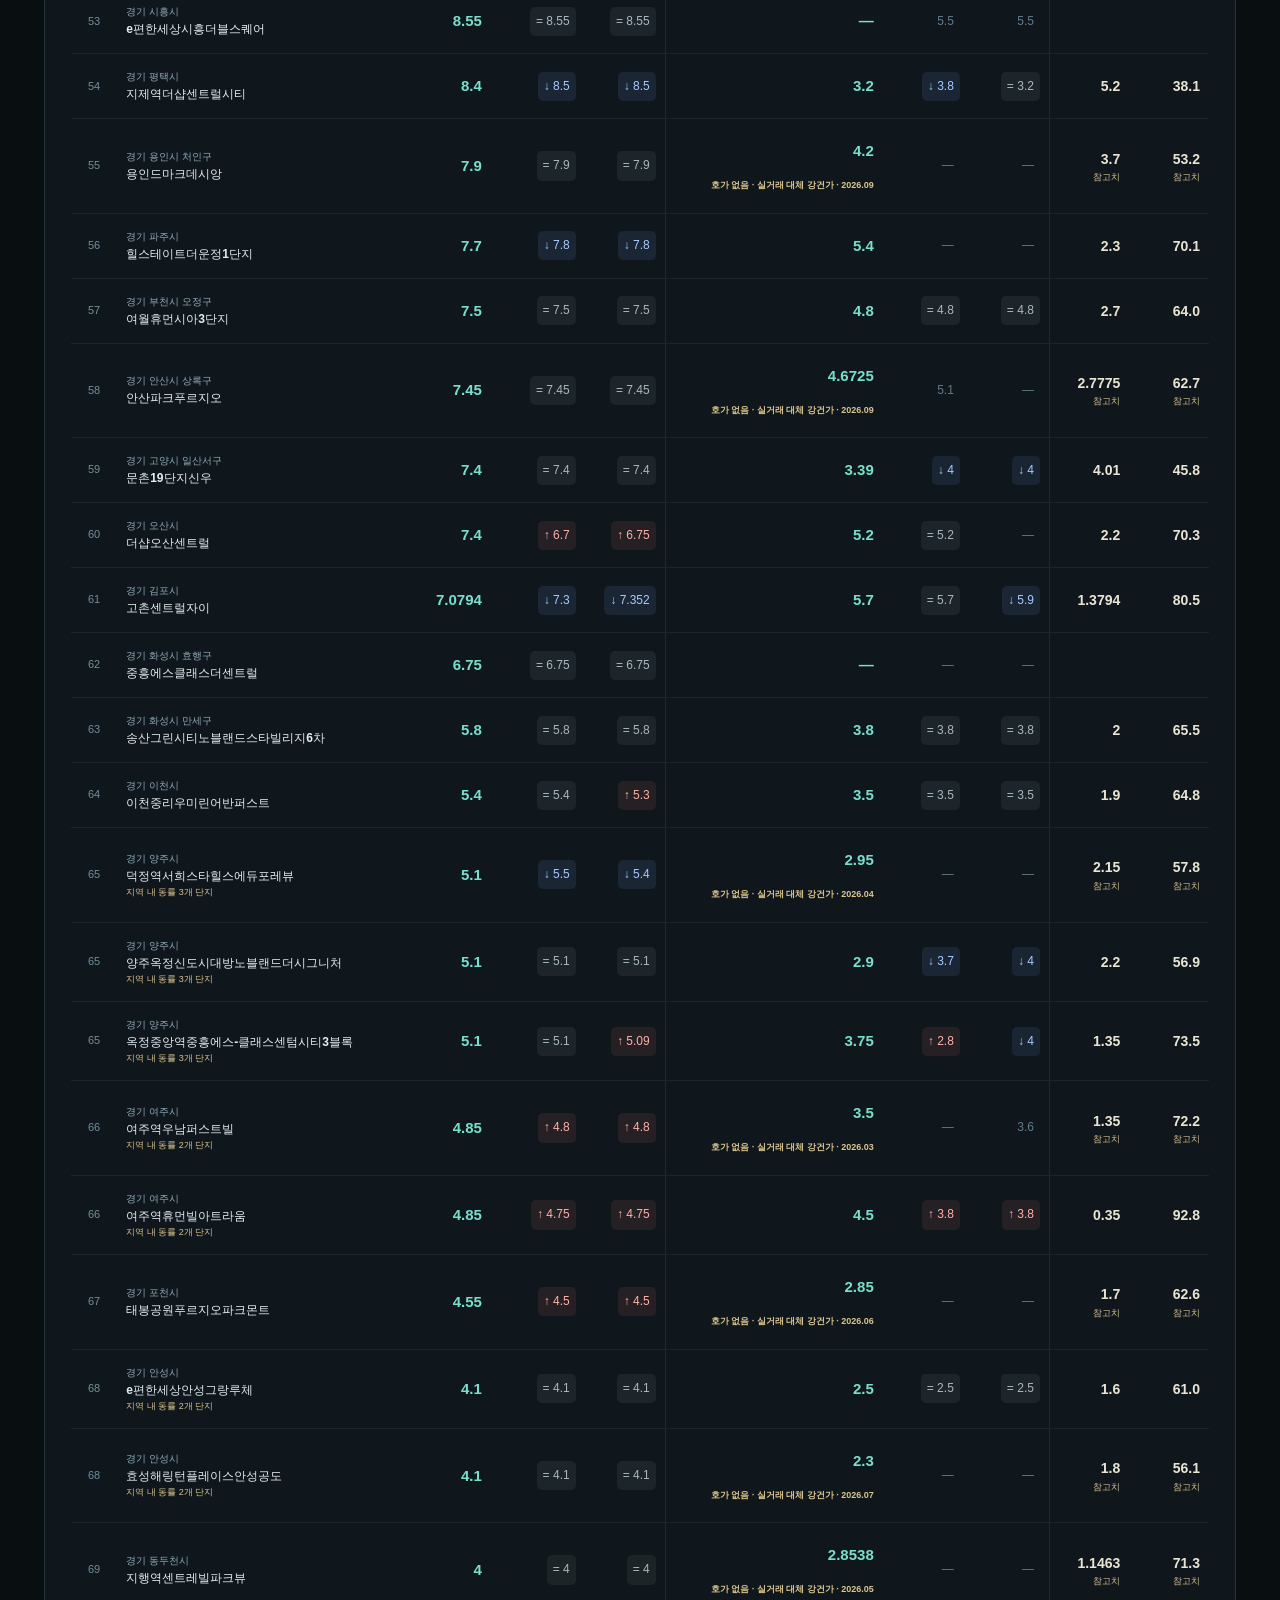
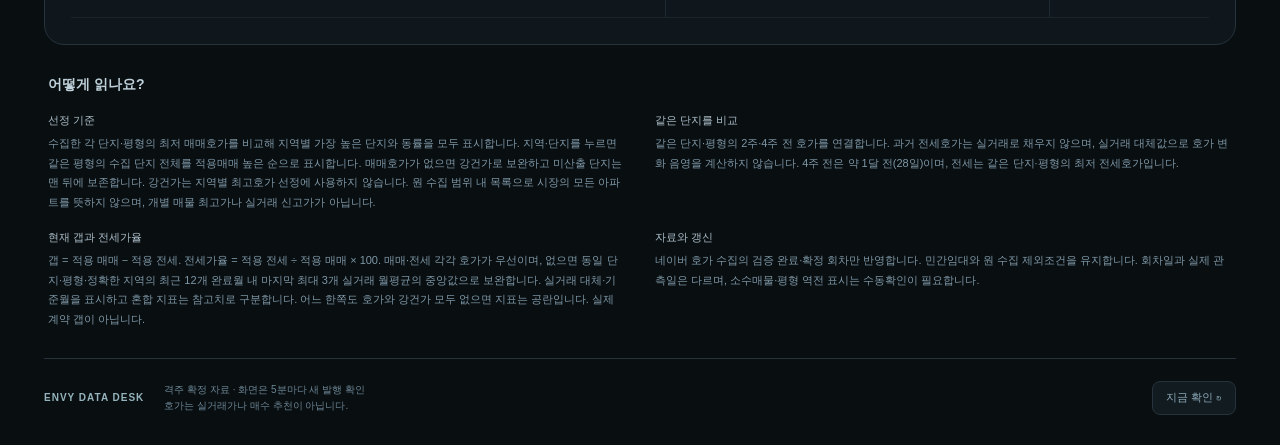
==== commit 858a14a5: "Update verified capital quotes 20261019" ====
--- a/84/index.html
+++ b/84/index.html
@@ -1,10 +1,10 @@
 <!doctype html>
-<html lang="ko"><head><meta charset="utf-8"><meta name="viewport" content="width=device-width,initial-scale=1"><meta name="theme-color" content="#090e11"><meta name="description" content="엔비의 서울·경기 69지역 최고호가 아파트. 매매·전세·호가갭·전세가율을 평형별로 확인합니다."><title>엔비 · 84㎡ 최고호가 대시보드</title><link rel="stylesheet" href="../static/site.css?v=009577083946"><script defer src="../static/app.js?v=e56a2e712844"></script></head>
+<html lang="ko"><head><meta charset="utf-8"><meta name="viewport" content="width=device-width,initial-scale=1"><meta name="theme-color" content="#090e11"><meta name="description" content="엔비의 서울·경기 69지역 최고호가 아파트. 매매·전세·호가갭·전세가율을 평형별로 확인합니다."><title>엔비 · 84㎡ 최고호가 대시보드</title><link rel="stylesheet" href="../static/site.css?v=0a8c5f7900fd"><script defer src="../static/app.js?v=e56a2e712844"></script></head>
 <body data-area="84" data-lane="capital">
 <div class="shell">
 <header class="topbar"><a class="brand" href="../84/" aria-label="엔비 대시보드 홈"><span class="brand-icon" aria-hidden="true">E<span></span></span><span><strong>ENVY <span class="brand-word">엔비</span></strong><small>부동산 데이터 데스크</small></span></a><div class="connection"><span class="status-dot"></span><span id="connection">검증 자료 확인 중</span></div></header>
 <nav class="lane-nav" aria-label="수집 권역"><a href="../84/" data-lane-tab="capital">수도권</a><a href="../local-84/" data-lane-tab="local_major">지방</a></nav>
-<nav class="area-nav" aria-label="전용면적별 페이지"><a href="../84/" data-tab="84">84<span>㎡</span></a><a href="../59/" data-tab="59">59<span>㎡</span></a><span>서울 25구 · 경기 44지역</span></nav>
+<nav class="area-nav" aria-label="전용면적별 페이지"><a href="../84/" data-tab="84">84<span>㎡</span></a><a href="../59/" data-tab="59">59<span>㎡</span></a><a href="../invest/" class="invest-tab">투자 검토</a><span>서울 25구 · 경기 44지역</span></nav>
 <main>
 <a id="back-to-regions" class="back-link" href="./" hidden>← 지역별 최고호가로 돌아가기</a>
 
--- a/static/site.css
+++ b/static/site.css
@@ -1,3 +1,20 @@
 .back-link{display:inline-flex;align-items:center;color:var(--accent);border:1px solid var(--line);padding:9px 14px;border-radius:10px;margin-bottom:18px;font-weight:700}.region-link:hover{color:var(--accent);text-decoration:underline}.name .region-link,.unit-card .unit{display:block}.unit-card .unit{font-size:15px;font-weight:700;overflow-wrap:anywhere}.actual-reference{display:block!important;font-size:9px!important;line-height:1.6!important;color:var(--gold)!important;background:none!important;white-space:normal!important;margin-top:5px}.mixed-note{display:block;font-size:9px;color:var(--gold);font-weight:400}.metric-value{display:block}.quote:has(.actual-reference){min-width:100px}.current-grid>div{min-width:0}.current-grid .actual-reference{max-width:100%;overflow-wrap:anywhere}.lane-nav{display:flex;gap:8px;margin-top:24px}.lane-nav a{padding:7px 24px;border:1px solid var(--line);border-radius:10px;font-weight:700}.lane-nav a[aria-selected="true"]{background:var(--accent);color:var(--bg)}#coverage-notice a{color:var(--accent)}:root{color-scheme:dark;--bg:#090e11;--panel:#121a1f;--panel2:#172229;--line:#26333c;--ink:#eaf2f5;--muted:#8eabb9;--accent:#79dfcd;--gold:#d9c48e;--up:#ffb0a9;--down:#a8c9ff;--flat:#a9b8c2;font-family:Pretendard,-apple-system,BlinkMacSystemFont,'Apple SD Gothic Neo','Noto Sans KR','Malgun Gothic',sans-serif;font-variant-numeric:tabular-nums;-webkit-font-smoothing:antialiased}*{box-sizing:border-box}body{margin:0;color:var(--ink);background:radial-gradient(1000px 500px at 90% -10%,#19352c70,transparent 65%),var(--bg);font-size:14px;line-height:1.6}a{color:inherit;text-decoration:none}button,input,select{font:inherit}button,a,select,input{outline-offset:4px}button{cursor:pointer}button:focus-visible,a:focus-visible,input:focus-visible,select:focus-visible{outline:2px solid var(--accent)}[hidden]{display:none!important}.shell{max-width:1580px;padding:28px 44px 0;margin:auto}.topbar{display:flex;justify-content:space-between;align-items:center;gap:12px}.brand{display:flex;align-items:center;gap:12px}.brand-icon{height:42px;width:42px;border:1px solid #3b5d54;border-radius:13px;display:flex;align-items:center;justify-content:center;color:var(--accent);font-size:26px;font-weight:800;background:linear-gradient(135deg,#254038,#14211e);position:relative}.brand-icon span{position:absolute;right:7px;top:7px;width:5px;height:5px;border-radius:50%;background:var(--gold)}.brand strong{letter-spacing:2px;font-size:17px}.brand-word{font-size:12px;letter-spacing:0;color:var(--muted);margin-left:7px}.brand small{display:block;color:var(--muted);font-size:11px;letter-spacing:1px}.connection{display:flex;align-items:center;gap:7px;color:var(--muted);font-size:12px}.status-dot{width:6px;height:6px;background:var(--gold);border-radius:50%;box-shadow:0 0 0 4px #d9c48e11}.area-nav{display:flex;align-items:center;gap:6px;margin:28px 0 24px;padding-bottom:18px;border-bottom:1px solid var(--line)}.area-nav a{min-width:92px;padding:9px 24px;text-align:center;border:1px solid transparent;border-radius:12px;color:var(--muted);font-size:21px;font-weight:700}.area-nav a span{font-size:13px;font-weight:400;margin-left:3px}.area-nav a[aria-current=page]{color:var(--accent);background:#79dfcd13;border-color:#79dfcd42}.area-nav>span{margin-left:auto;color:var(--muted);font-size:12px}.hero{display:grid;grid-template-columns:1fr 1fr;gap:30px;padding:34px 40px;border:1px solid var(--line);border-radius:24px;background:linear-gradient(115deg,#19252a,#10191e);box-shadow:0 14px 60px #0002}.eyebrow{font-size:10px;letter-spacing:2px;color:var(--gold);font-weight:600;margin:0 0 12px}h1{font-size:35px;line-height:1.35;letter-spacing:-1.4px;margin:0 0 17px}h1 span{color:var(--accent)}.intro{color:var(--muted);font-size:13px;margin:0}.intro strong{color:var(--ink)}.tags{display:flex;gap:7px;flex-wrap:wrap;margin-top:20px}.tags span{font-size:10px;color:#aec2cc;border:1px solid #34464e;padding:4px 9px;border-radius:6px}.hero-price{align-self:center;text-align:right}.hero-price>p:first-child{color:var(--gold);font-size:12px;margin:0}.hero-price>div{line-height:1.2;padding:6px 0 12px}.hero-price>div strong{font-size:76px;letter-spacing:-4px;font-weight:700;color:var(--accent)}.hero-price>div span{font-size:21px;color:var(--accent);margin-left:8px}.hero-price h2{font-size:18px;margin:0}.hero-price p{color:var(--muted);font-size:12px;margin:3px 0}.hero-price .price-note{font-size:10px;margin-top:16px;color:#76909e}.summary{display:grid;grid-template-columns:repeat(4,1fr);margin:22px 0 32px;border:1px solid var(--line);border-radius:16px;background:#11191e}.summary>div{padding:18px 24px;position:relative}.summary>div+div:before{content:'';position:absolute;left:0;top:22px;bottom:22px;width:1px;background:var(--line)}.summary span{display:block;color:var(--muted);font-size:11px}.summary strong{display:block;font-size:25px;margin-top:4px;font-weight:650}.summary small{font-size:12px;color:var(--muted);margin-left:5px}.summary>div:nth-child(3) strong{color:var(--accent)}.list-panel{padding:26px;border:1px solid var(--line);border-radius:20px;background:#10171c}.section-heading{display:flex;align-items:center;justify-content:space-between;gap:15px}.section-heading h2{font-size:21px;letter-spacing:-.7px;margin:0}.section-heading h2 span{color:var(--accent);margin-left:5px}.section-heading .eyebrow{margin-bottom:5px}.download{font-size:11px;color:var(--muted);border:1px solid var(--line);border-radius:8px;padding:7px 11px;white-space:nowrap}.download:hover{color:var(--accent);border-color:var(--accent)}.data-meta{display:flex;justify-content:space-between;flex-wrap:wrap;gap:2px;margin:13px 0 20px;color:var(--muted);font-size:11px}.data-meta p{margin:0}.filters{display:flex;gap:10px}.filters .search{flex:1;display:flex;align-items:center;padding:0 14px;background:#0a1115;border:1px solid var(--line);border-radius:9px;min-width:180px}.search>span{font-size:24px;color:var(--muted);margin-right:7px}.search input{width:100%;border:0;background:transparent;color:var(--ink);padding:10px 0;min-width:0;font-size:12px}.search input::placeholder{color:#76909e}.filters select{height:43px;padding:0 30px 0 12px;background:#0a1115;border:1px solid var(--line);border-radius:9px;color:var(--ink);font-size:12px}.list-toolbar{display:flex;justify-content:space-between;align-items:center;gap:12px;margin:16px 0 0}.list-toolbar>p{font-size:11px;color:var(--muted);margin:0}.legend{display:flex;gap:12px;color:var(--muted);font-size:10px;white-space:nowrap}.legend span{display:flex;align-items:center;gap:5px}.legend i{width:7px;height:7px;border-radius:2px}.legend .up{background:#d97d76}.legend .down{background:#6e9ddd}.legend .flat{background:#87949e}.table-help{font-size:10px;color:#89a0ad;margin:10px 0 15px}.table-help strong{font-weight:500;color:#bbccd5}.desktop-table{overflow-x:auto}table{width:100%;border-collapse:separate;border-spacing:0;font-size:12px}th{background:#18232a;color:#adc0ca;font-weight:500;text-align:right;white-space:nowrap;padding:10px 10px;font-size:10px}th small{display:block;color:#71909f;font-size:9px}th[colspan]{text-align:center;font-size:11px;border-bottom:1px solid var(--line)}th[colspan] small{display:inline;margin-left:3px}th.rank{text-align:center;min-width:40px}th.identity{text-align:left;min-width:210px}th:first-child{border-top-left-radius:9px}th:last-child{border-top-right-radius:9px}td{padding:15px 9px;text-align:right;border-bottom:1px solid #23323b80;white-space:nowrap;vertical-align:middle}td.name{text-align:left;white-space:normal;min-width:210px;max-width:300px}td.name .region{font-size:10px;display:block;color:var(--muted)}td.name .unit{display:block;font-weight:550;color:#e3edf2;overflow-wrap:anywhere;line-height:1.5}td.rank{text-align:center;color:#748e9c;font-size:11px}.quote.current{font-size:15px;font-weight:600;color:var(--accent)}.quote span{display:inline-block;padding:5px 6px;border-radius:5px}.quote .up,.history-value.up{background:#fa7c6e16;color:var(--up)}.quote .down,.history-value.down{background:#74a6fd1a;color:var(--down)}.quote .flat,.history-value.flat{background:#b1bec514;color:var(--flat)}.quote .missing{color:#627b89}.divider{border-left:1px solid #2b3d4680}.metric{font-size:14px;font-weight:550;color:#e9e5d3;min-width:69px}.review{font-size:9px;color:var(--gold);display:block}.mobile-cards{display:none}.method{padding:28px 4px}.method>h2{font-size:14px;color:#bed0d9;margin:0 0 16px}.method>div{display:grid;grid-template-columns:repeat(2,1fr);gap:15px 30px}.method p{font-size:11px;color:#7e98a7;margin:0;line-height:1.8}.method strong{display:block;color:#adbfca;font-size:11px;margin-bottom:3px;font-weight:550}footer{display:flex;align-items:center;gap:20px;border-top:1px solid var(--line);padding:22px 0 30px;color:#6c8796;font-size:10px}footer>span{letter-spacing:1px;font-weight:600;color:#94b3bc}footer p{margin:0}footer button{margin-left:auto;border:1px solid var(--line);border-radius:8px;color:var(--muted);background:#111b20;padding:7px 13px;font-size:11px}#error{padding:14px 18px;margin-bottom:20px;border:1px solid #c99a5360;color:#efca8e;background:#3a291e80;border-radius:12px;font-size:12px}#no-results{text-align:center;padding:40px 8px;color:var(--muted)}.sr-only{position:absolute;width:1px;height:1px;padding:0;margin:-1px;overflow:hidden;clip:rect(0,0,0,0);white-space:nowrap;border:0}
 @media(max-width:1150px) and (min-width:761px){.shell{padding:24px 24px 0}.list-panel{padding:20px}th,td{padding-left:6px;padding-right:6px}th.identity,td.name{min-width:180px}.metric{min-width:55px}table{font-size:11px}}
 @media(max-width:760px){.shell{padding:20px 16px 0;max-width:600px}.brand-icon{height:36px;width:36px;font-size:23px}.brand strong{font-size:15px}.brand small{font-size:9px}.brand-word{display:none}.connection{font-size:10px}.area-nav{margin:24px 0 16px;padding-bottom:14px}.area-nav a{min-width:77px;padding:7px 18px;font-size:20px}.area-nav>span{font-size:9px}.hero{display:block;padding:26px 23px;border-radius:20px}.hero-copy h1{font-size:29px;margin-bottom:12px}.hero-copy h1 br{display:none}.hero-copy h1 span{display:block}.eyebrow{font-size:9px;letter-spacing:1.6px}.intro{font-size:12px}.tags{margin-top:15px;gap:5px}.tags span{font-size:9px;padding:3px 7px}.hero-price{text-align:left;border-top:1px solid var(--line);margin-top:22px;padding-top:18px}.hero-price>div{padding:4px 0 7px}.hero-price>div strong{font-size:58px;letter-spacing:-2px}.hero-price h2{font-size:16px}.hero-price>p:first-child{font-size:10px}.hero-price p{font-size:10px}.hero-price .price-note{margin-top:9px}.summary{grid-template-columns:repeat(2,1fr);margin:14px 0 24px}.summary>div{padding:13px 17px}.summary strong{font-size:22px}.summary span{font-size:10px}.summary>div+div:before{top:16px;bottom:16px}.summary>div:nth-child(3):before{display:none}.summary>div:nth-child(n+3){border-top:1px solid var(--line)}.list-panel{padding:20px 14px 6px;border-radius:18px}.section-heading h2{font-size:18px}.download{font-size:9px;padding:6px 8px}.data-meta{display:block;font-size:10px;margin:10px 0 16px}.data-meta p+p{margin-top:2px}.filters{display:grid;grid-template-columns:1fr 1fr;gap:8px}.filters .search{grid-column:1/-1;min-width:0}.filters select{width:100%;height:38px;font-size:11px}.list-toolbar{align-items:flex-start;gap:8px;flex-wrap:wrap}.legend{font-size:9px;gap:9px}.table-help{font-size:9px;line-height:1.7}.desktop-table{display:none}.mobile-cards{display:block}.unit-card{border-top:1px solid var(--line);padding:18px 0}.card-heading{display:flex;gap:10px;align-items:flex-start}.card-rank{width:23px;text-align:center;color:#688895;font-size:13px;font-weight:550;padding-top:1px;flex-shrink:0}.card-rank small{font-size:9px}.card-heading .region{color:var(--muted);font-size:10px}.card-heading h3{font-size:14px;line-height:1.55;margin:2px 0 0;overflow-wrap:anywhere}.current-grid{display:grid;grid-template-columns:repeat(4,1fr);gap:5px;margin:13px 0 10px}.current-grid>div{min-width:0;padding:10px 5px;background:#18232b80;border:1px solid #273c4560;border-radius:8px;text-align:center}.current-grid label{display:block;color:var(--muted);font-size:9px;white-space:nowrap}.current-grid strong{display:block;color:var(--accent);font-size:17px;letter-spacing:-.6px;min-height:28px;font-weight:650}.current-grid>div:nth-child(n+3) strong{color:#dfd8bb}.current-grid strong small{font-size:9px;color:#819ba7;margin-left:1px;font-weight:400}.history-grid{display:grid;grid-template-columns:40px 1fr 1fr;gap:5px 7px;align-items:center;font-size:10px}.history-grid>span{color:#7996a5;font-size:9px}.history-value{display:block;padding:4px 7px;border-radius:5px;text-align:right}.history-value em{font-style:normal;float:left;color:#7996a5;font-size:9px}.method{padding:24px 2px}.method>div{grid-template-columns:1fr;gap:12px}.method p{font-size:10px}.method strong{font-size:10px}.method>h2{font-size:13px;margin-bottom:12px}footer{flex-wrap:wrap;gap:9px 15px;padding:18px 0 25px}footer>span{font-size:9px}footer p{font-size:9px}footer button{font-size:10px;padding:7px 10px}}
+/* investment review pages (2026-10-28) */
+.area-nav{flex-wrap:wrap}.area-nav a.invest-tab{min-width:0;font-size:16px;padding:11px 18px;white-space:nowrap}
+.inv-summary strong{font-size:20px}.inv-tabs{display:flex;gap:8px;flex-wrap:wrap;margin:4px 0 18px}
+.inv-tab{display:flex;flex-direction:column;align-items:flex-start;gap:2px;min-height:44px;padding:9px 16px;border:1px solid var(--line);border-radius:12px;background:#0f171c;color:var(--muted);text-align:left}
+.inv-tab[aria-selected="true"]{border-color:#79dfcd80;background:#79dfcd14;color:var(--ink)}.inv-tab-label{font-size:15px;font-weight:700}.inv-tab-status{font-size:10px}
+.inv-tab-status.ready{color:var(--accent)}.inv-tab-status.pending{color:var(--gold)}.inv-tab-status.failed,.inv-tab-status.hold{color:#efca8e}
+.inv-table th.inv-status-head{text-align:left}.inv-panel .data-meta{display:block}.inv-panel .data-meta p+p{margin-top:2px}.inv-table td.name{min-width:220px}
+.inv-identity .inv-address{display:block;font-size:10px;color:var(--muted)}.inv-identity .inv-name{display:block;font-weight:600;color:#e3edf2;overflow-wrap:anywhere}
+.inv-rent .inv-value{display:block}.inv-note{display:block;font-size:9px;color:var(--gold);font-weight:400;white-space:normal}
+.inv-status{display:flex;flex-direction:column;gap:3px;align-items:flex-start;text-align:left}.inv-status-cell{text-align:left;white-space:normal;min-width:190px}
+.inv-gate{font-size:11px;color:#c9d6dd}.inv-hold{font-size:10px;padding:2px 7px;border-radius:5px}.inv-hold.ok{background:#79dfcd14;color:var(--accent)}.inv-hold.hold{background:#d9c48e1a;color:var(--gold)}
+.inv-flag{font-size:9px;color:#efa98e}.metric.score{color:#dfd8bb}
+.inv-hold-box{padding:18px 20px;border:1px dashed #d9c48e70;border-radius:14px;background:#d9c48e0d}.inv-hold-box strong{color:var(--gold);font-size:15px}.inv-hold-box p{margin:6px 0 0;color:#b9c8d0;font-size:12px}
+.inv-reason{font-family:ui-monospace,monospace;font-size:11px!important;color:#8eabb9!important;overflow-wrap:anywhere}
+.inv-details{margin:14px 0 6px;font-size:11px;color:var(--muted)}.inv-details summary{cursor:pointer;min-height:44px;display:flex;align-items:center}.inv-details ul{margin:6px 0 0;padding-left:18px;columns:2;column-gap:28px}
+.inv-card .inv-card-line{margin:4px 0 8px;font-size:10px;color:var(--muted)}.inv-card .inv-status{margin-bottom:2px}.inv-empty{color:var(--muted);padding:20px 0}
+@media(max-width:760px){.area-nav a.invest-tab{font-size:14px;padding:9px 12px}.inv-summary strong{font-size:17px}.inv-tab{flex:1 1 0;min-width:0;padding:8px 10px}.inv-tab-label{font-size:13px}.inv-details ul{columns:1}.inv-card .current-grid small.inv-note{font-size:8px;overflow-wrap:anywhere}}
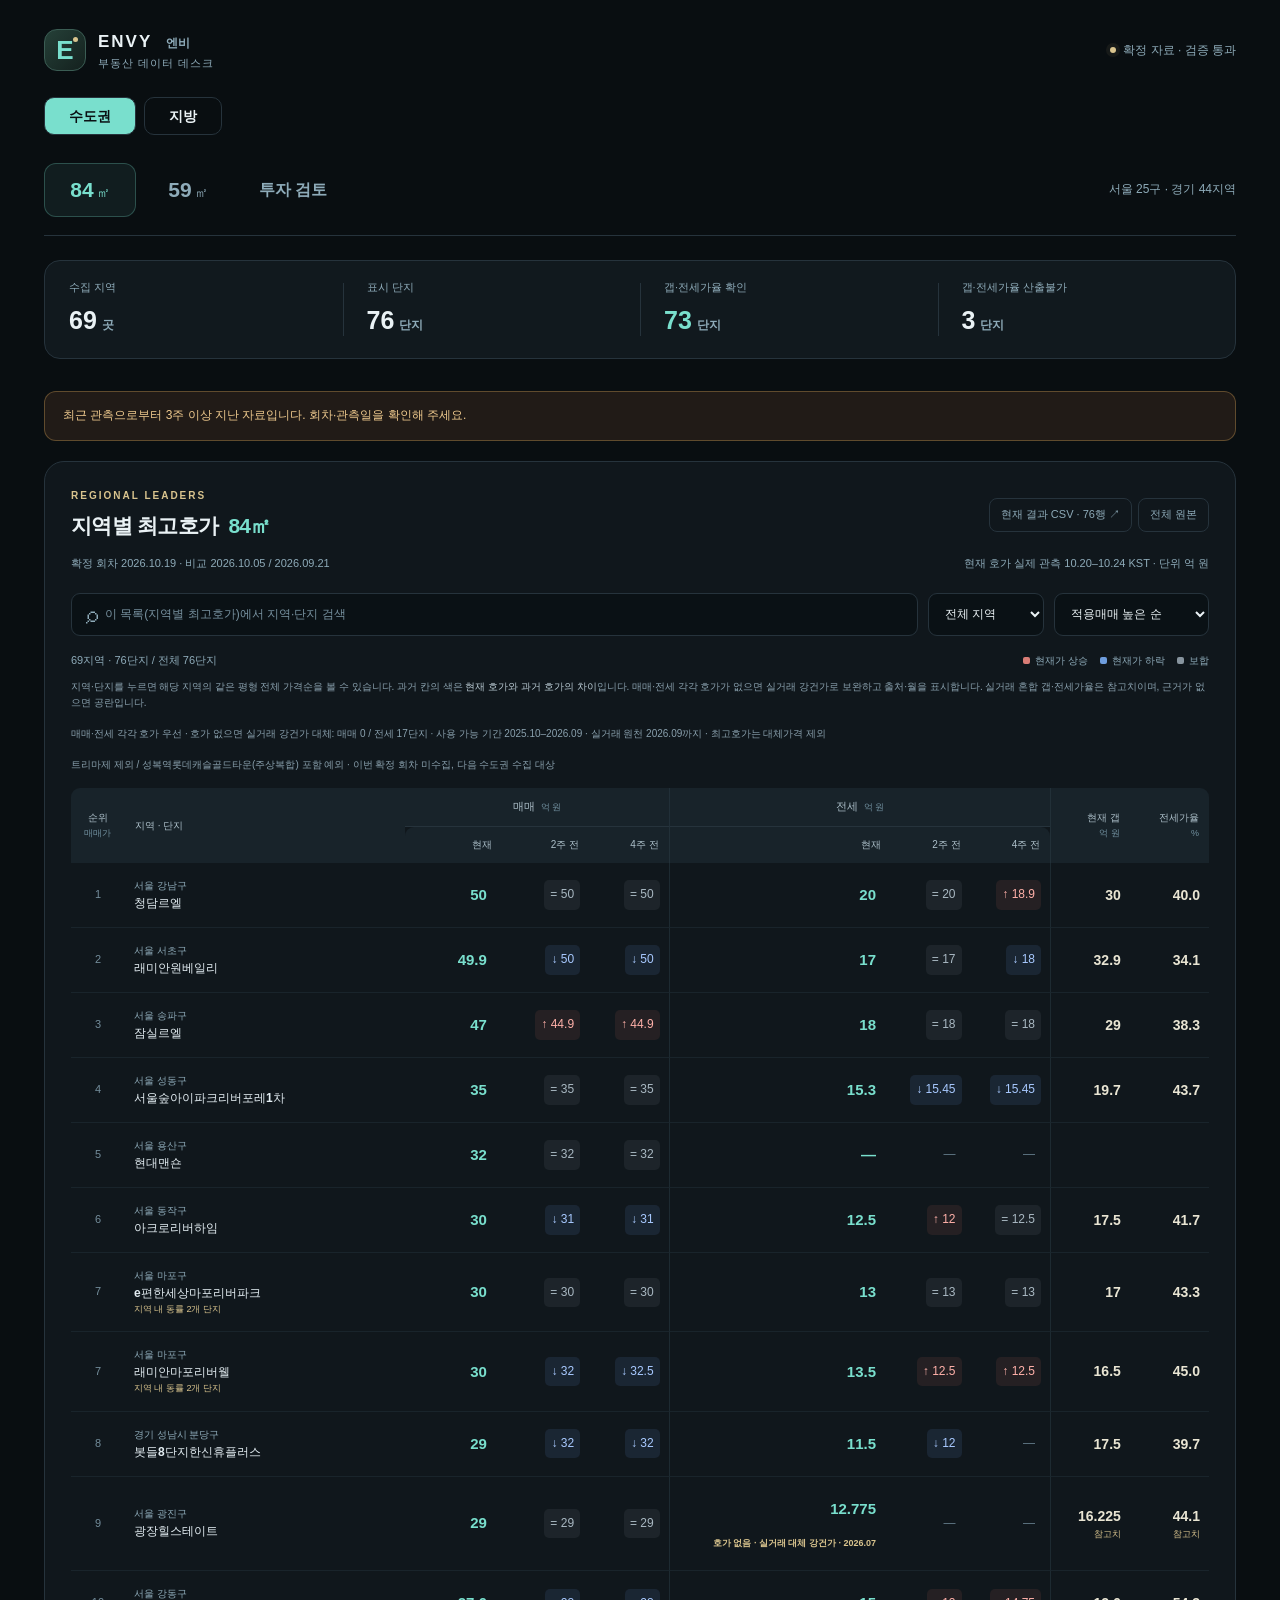
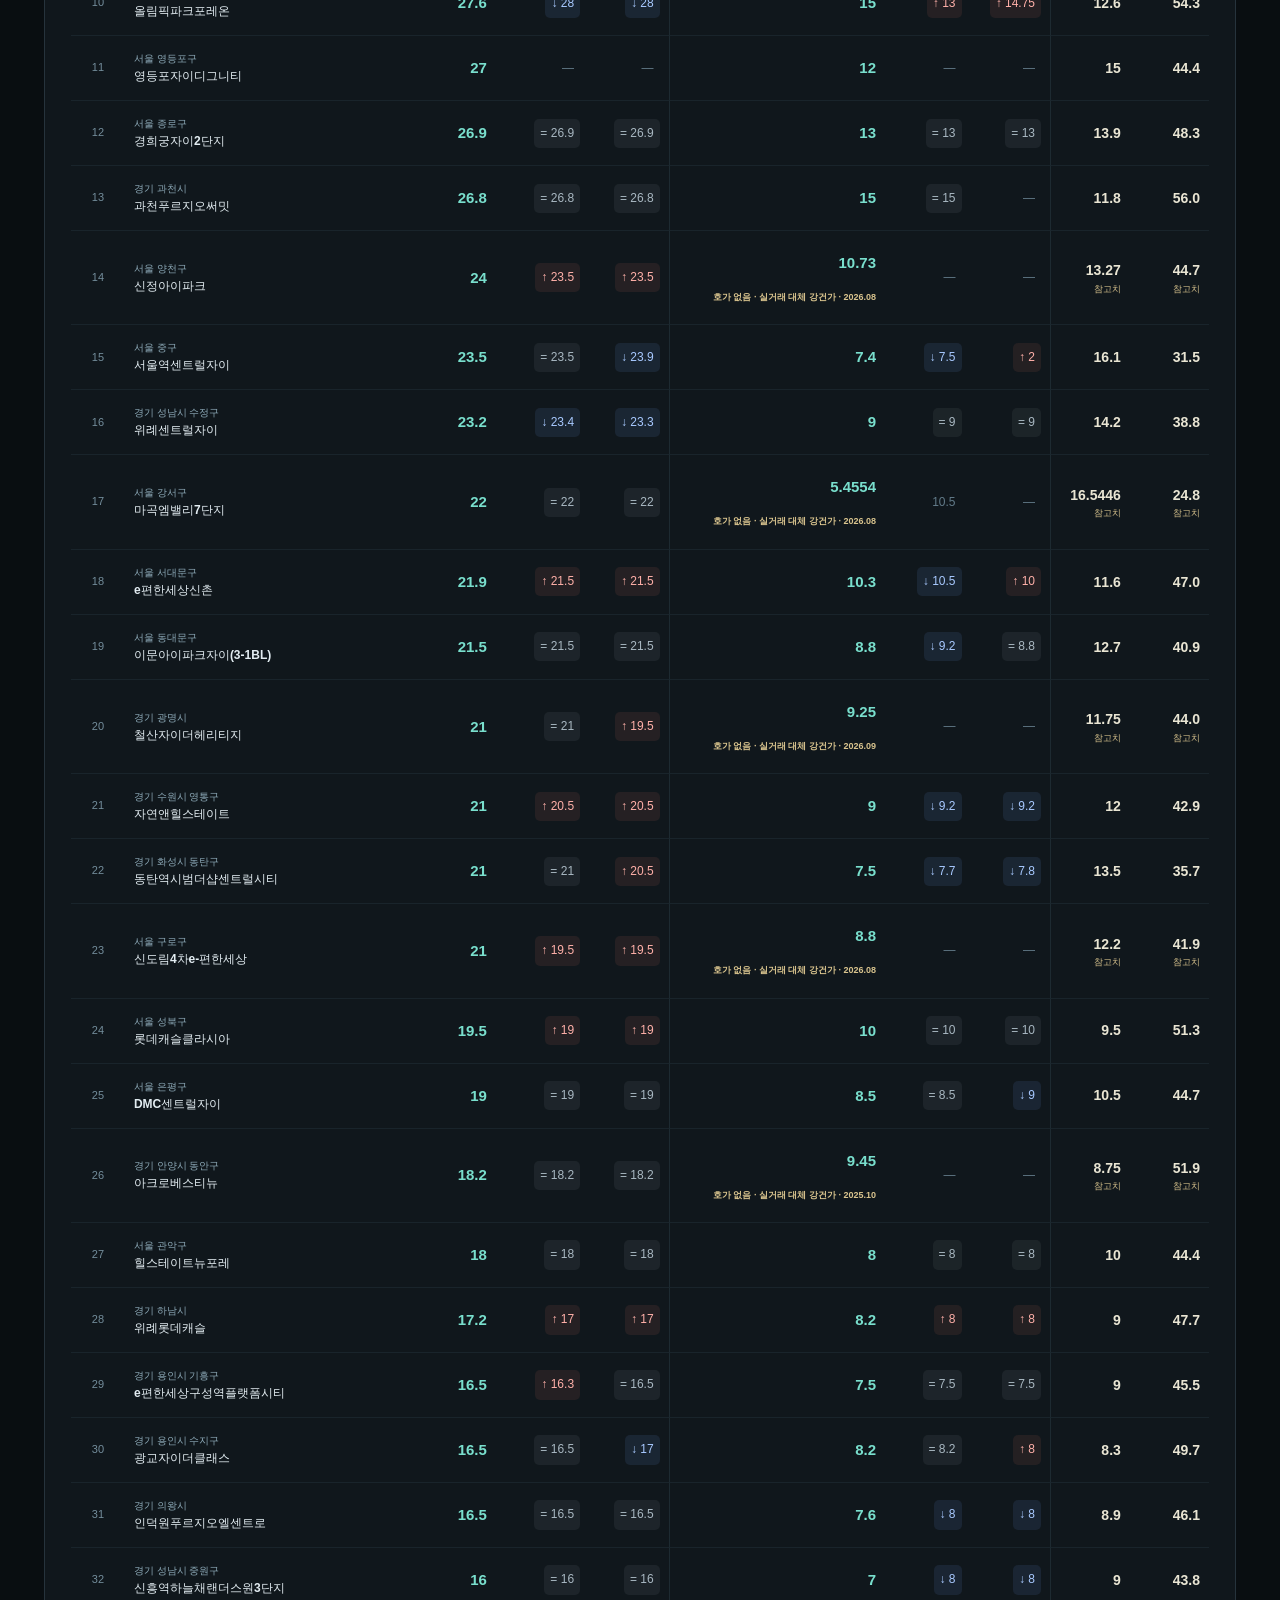
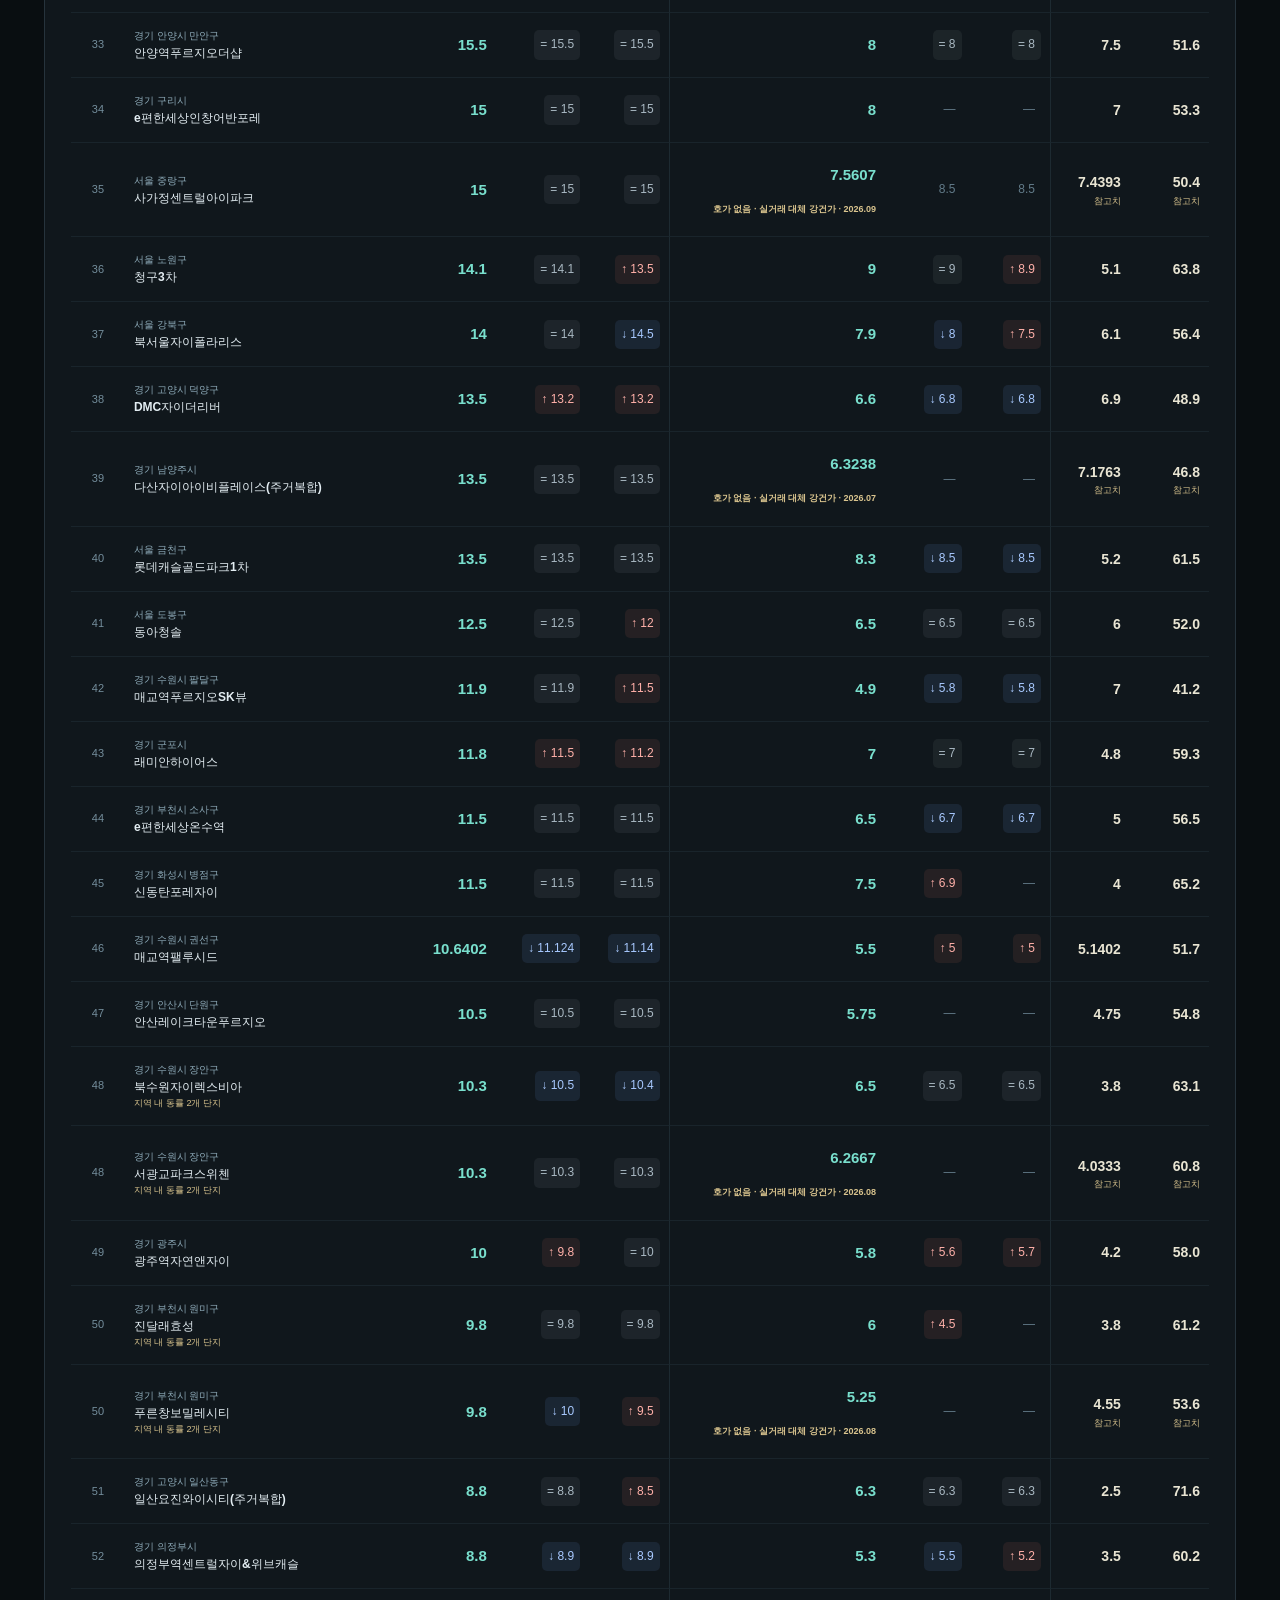
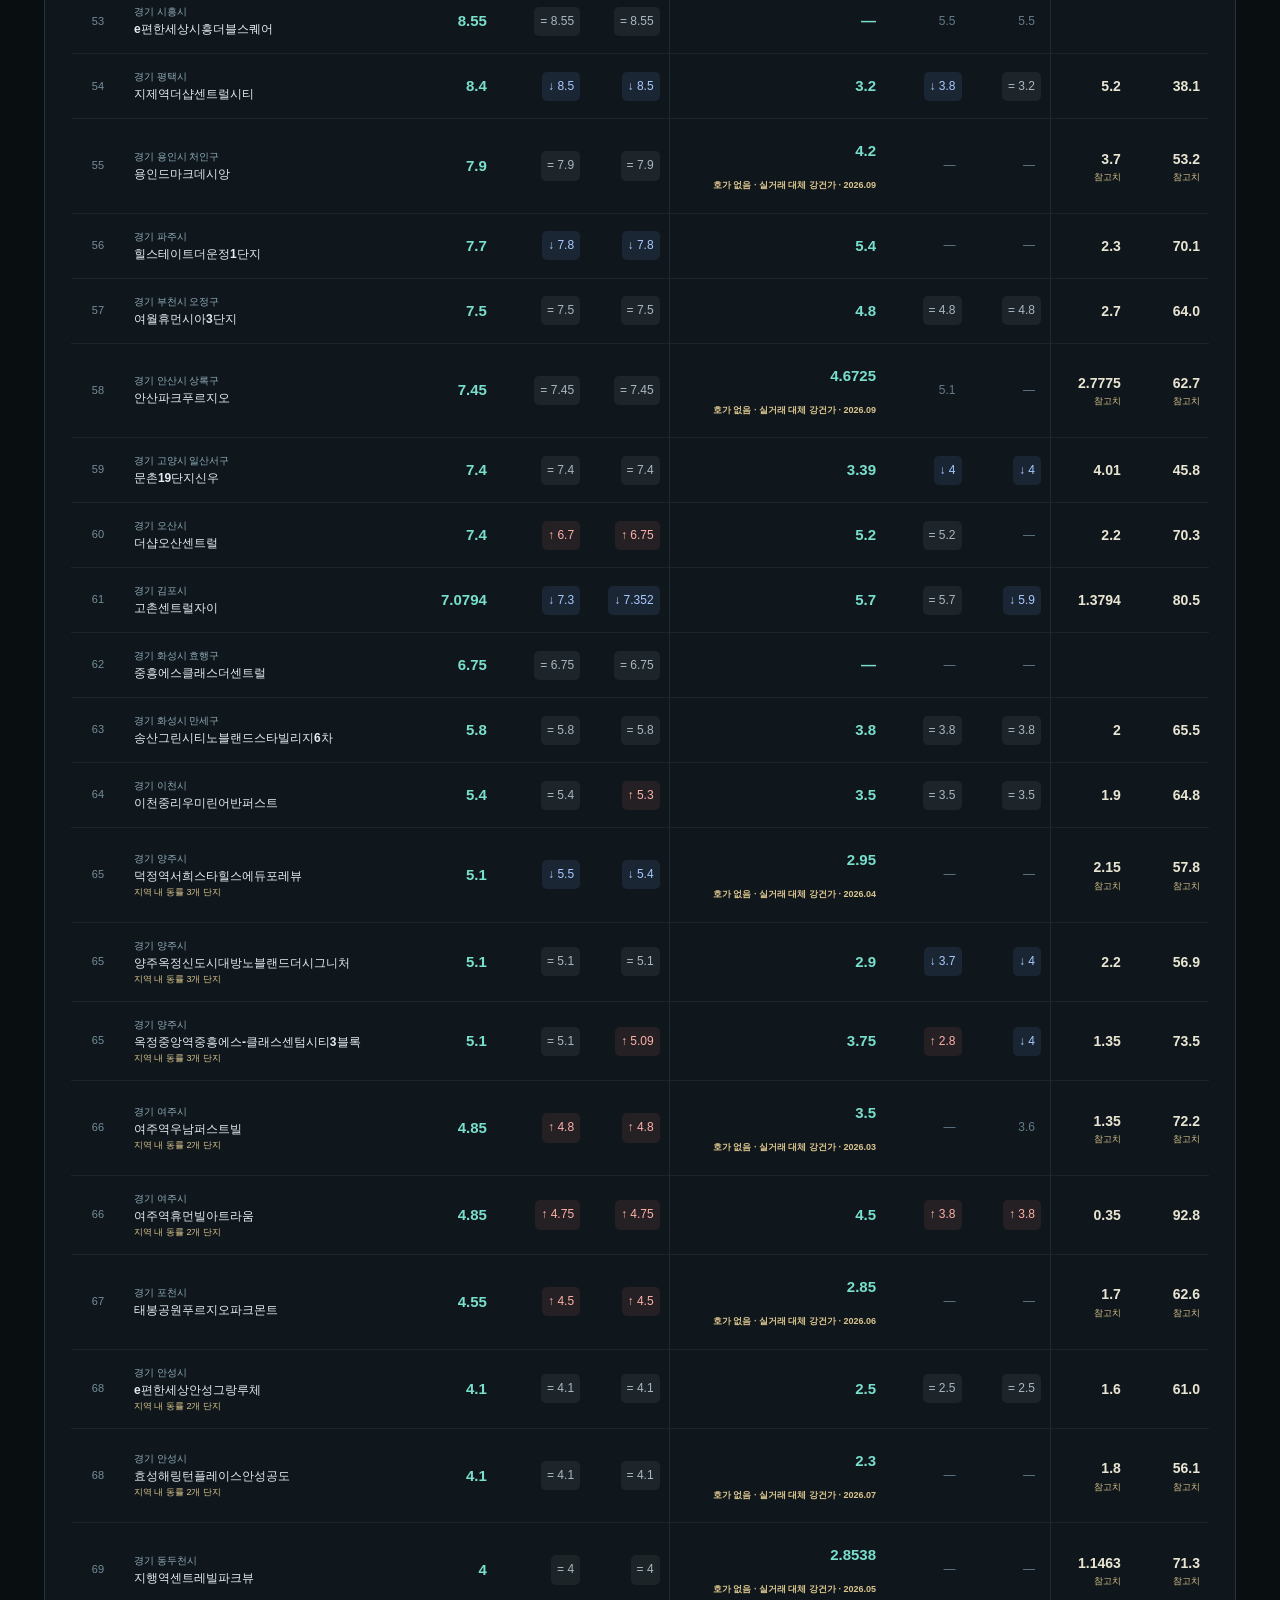
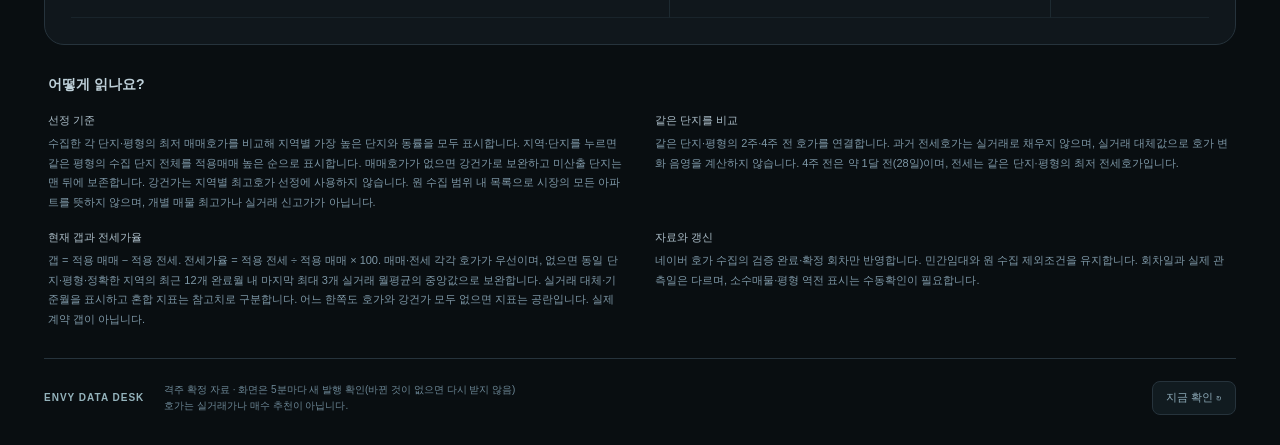
==== commit 93a6a32d: "Update verified capital quotes 20261019" ====
--- a/84/index.html
+++ b/84/index.html
@@ -1,5 +1,5 @@
 <!doctype html>
-<html lang="ko"><head><meta charset="utf-8"><meta name="viewport" content="width=device-width,initial-scale=1"><meta name="theme-color" content="#090e11"><meta name="description" content="엔비의 서울·경기 69지역 최고호가 아파트. 매매·전세·호가갭·전세가율을 평형별로 확인합니다."><title>엔비 · 84㎡ 최고호가 대시보드</title><link rel="stylesheet" href="../static/site.css?v=0a8c5f7900fd"><script defer src="../static/app.js?v=e56a2e712844"></script></head>
+<html lang="ko"><head><meta charset="utf-8"><meta name="viewport" content="width=device-width,initial-scale=1"><meta name="theme-color" content="#090e11"><meta name="description" content="엔비의 서울·경기 69지역 최고호가 아파트. 매매·전세·호가갭·전세가율을 평형별로 확인합니다."><title>엔비 · 84㎡ 최고호가 대시보드</title><link rel="stylesheet" href="../static/site.css?v=539b951ebf6d"><script defer src="../static/app.js?v=f68f5261d97c"></script></head>
 <body data-area="84" data-lane="capital">
 <div class="shell">
 <header class="topbar"><a class="brand" href="../84/" aria-label="엔비 대시보드 홈"><span class="brand-icon" aria-hidden="true">E<span></span></span><span><strong>ENVY <span class="brand-word">엔비</span></strong><small>부동산 데이터 데스크</small></span></a><div class="connection"><span class="status-dot"></span><span id="connection">검증 자료 확인 중</span></div></header>
@@ -11,15 +11,15 @@
 <section class="summary" aria-label="데이터 범위"><div><span>수집 지역</span><strong id="region-count">69<small>곳</small></strong></div><div><span>표시 단지</span><strong id="row-count">–</strong></div><div><span>갭·전세가율 확인</span><strong id="metric-count">–</strong></div><div><span>갭·전세가율 산출불가</span><strong id="missing-count">–</strong></div></section>
 <div id="error" role="alert" hidden></div>
 <section class="list-panel" aria-labelledby="list-title">
-<div class="section-heading"><div><p class="eyebrow">REGIONAL LEADERS</p><h2 id="list-title">지역별 최고호가 <span>84㎡</span></h2></div><a id="download-csv" class="download" href="../data/84.csv" download>CSV 내려받기 <span aria-hidden="true">↗</span></a></div>
+<div class="section-heading"><div><p class="eyebrow">REGIONAL LEADERS</p><h2 id="list-title">지역별 최고호가 <span>84㎡</span></h2></div><span class="downloads"><a id="download-csv" class="download" href="../data/84.csv" download>현재 결과 CSV <span aria-hidden="true">↗</span></a><a id="download-all" class="download" href="../data/84.csv" download>전체 원본</a></span></div>
 <div class="data-meta"><p id="round-label">회차 확인 중</p><p id="observed-label"></p></div>
 <div class="filters"><label class="search"><span aria-hidden="true">⌕</span><input id="search" type="search" autocomplete="off" placeholder="지역 또는 단지 검색" aria-label="지역 또는 단지 검색"></label><label><span class="sr-only">권역</span><select id="region"><option value="all">전체 지역</option><option value="서울">서울</option><option value="경기">경기</option></select></label><label><span class="sr-only">정렬</span><select id="sort"><option value="sale">적용매매 높은 순</option><option value="gap">갭 작은 순</option><option value="ratio">전세가율 높은 순</option></select></label></div>
 <div class="list-toolbar"><p id="result-count" aria-live="polite"></p><div class="legend"><span><i class="up"></i>현재가 상승</span><span><i class="down"></i>현재가 하락</span><span><i class="flat"></i>보합</span></div></div>
 <p class="table-help">지역·단지를 누르면 해당 지역의 같은 평형 전체 가격순을 볼 수 있습니다. 과거 칸의 색은 <strong>현재 호가와 과거 호가의 차이</strong>입니다. 매매·전세 각각 호가가 없으면 실거래 강건가로 보완하고 출처·월을 표시합니다. 실거래 혼합 갭·전세가율은 참고치이며, 근거가 없으면 공란입니다.</p><p id="coverage-notice" class="table-help" hidden></p><p id="history-notice" class="table-help" hidden></p><p id="rent-summary" class="table-help"></p><p id="collection-policy" class="table-help" hidden></p>
-<div class="desktop-table"><table id="quotes"><caption class="sr-only">84㎡ 지역별 최고호가 매매·전세 비교</caption><thead><tr><th rowspan="2" scope="col" class="rank">순위</th><th rowspan="2" scope="col" class="identity">지역 · 단지</th><th colspan="3" scope="colgroup">매매 <small>억 원</small></th><th colspan="3" scope="colgroup" class="divider">전세 <small>억 원</small></th><th rowspan="2" scope="col" class="divider">현재 갭<small>억 원</small></th><th rowspan="2" scope="col">전세가율<small>%</small></th></tr><tr><th scope="col">현재</th><th scope="col">2주 전</th><th scope="col">4주 전</th><th scope="col" class="divider">현재</th><th scope="col">2주 전</th><th scope="col">4주 전</th></tr></thead><tbody id="rows"></tbody></table></div>
+<div class="desktop-table"><table id="quotes"><caption class="sr-only">84㎡ 지역별 최고호가 매매·전세 비교</caption><thead><tr><th rowspan="2" scope="col" class="rank">순위<small>매매가</small></th><th rowspan="2" scope="col" class="identity">지역 · 단지</th><th colspan="3" scope="colgroup">매매 <small>억 원</small></th><th colspan="3" scope="colgroup" class="divider">전세 <small>억 원</small></th><th rowspan="2" scope="col" class="divider">현재 갭<small>억 원</small></th><th rowspan="2" scope="col">전세가율<small>%</small></th></tr><tr><th scope="col">현재</th><th scope="col">2주 전</th><th scope="col">4주 전</th><th scope="col" class="divider">현재</th><th scope="col">2주 전</th><th scope="col">4주 전</th></tr></thead><tbody id="rows"></tbody></table></div>
 <div id="mobile-cards" class="mobile-cards"></div><p id="no-results" hidden>일치하는 지역·단지가 없습니다. 검색어나 권역을 바꿔보세요.</p>
 </section>
 <section class="method"><h2>어떻게 읽나요?</h2><div><p><strong>선정 기준</strong>수집한 각 단지·평형의 최저 매매호가를 비교해 지역별 가장 높은 단지와 동률을 모두 표시합니다. 지역·단지를 누르면 같은 평형의 수집 단지 전체를 적용매매 높은 순으로 표시합니다. 매매호가가 없으면 강건가로 보완하고 미산출 단지는 맨 뒤에 보존합니다. 강건가는 지역별 최고호가 선정에 사용하지 않습니다. 원 수집 범위 내 목록으로 시장의 모든 아파트를 뜻하지 않으며, 개별 매물 최고가나 실거래 신고가가 아닙니다.</p><p><strong>같은 단지를 비교</strong>같은 단지·평형의 2주·4주 전 호가를 연결합니다. 과거 전세호가는 실거래로 채우지 않으며, 실거래 대체값으로 호가 변화 음영을 계산하지 않습니다. 4주 전은 약 1달 전(28일)이며, 전세는 같은 단지·평형의 최저 전세호가입니다.</p><p><strong>현재 갭과 전세가율</strong>갭 = 적용 매매 − 적용 전세. 전세가율 = 적용 전세 ÷ 적용 매매 × 100. 매매·전세 각각 호가가 우선이며, 없으면 동일 단지·평형·정확한 지역의 최근 12개 완료월 내 마지막 최대 3개 실거래 월평균의 중앙값으로 보완합니다. 실거래 대체·기준월을 표시하고 혼합 지표는 참고치로 구분합니다. 어느 한쪽도 호가와 강건가 모두 없으면 지표는 공란입니다. 실제 계약 갭이 아닙니다.</p><p><strong>자료와 갱신</strong>네이버 호가 수집의 검증 완료·확정 회차만 반영합니다. 민간임대와 원 수집 제외조건을 유지합니다. 회차일과 실제 관측일은 다르며, 소수매물·평형 역전 표시는 수동확인이 필요합니다.</p></div></section>
-</main><footer><span>ENVY DATA DESK</span><p>격주 확정 자료 · 화면은 5분마다 새 발행 확인<br>호가는 실거래가나 매수 추천이 아닙니다.</p><button id="refresh" type="button">지금 확인 ↻</button></footer>
+</main><footer><span>ENVY DATA DESK</span><p>격주 확정 자료 · 화면은 5분마다 새 발행 확인(바뀐 것이 없으면 다시 받지 않음)<br>호가는 실거래가나 매수 추천이 아닙니다.</p><button id="refresh" type="button" title="새 발행을 다시 받아 확인합니다. 새 호가를 수집하는 버튼이 아닙니다.">지금 확인 ↻</button></footer>
 </div><noscript>JavaScript를 켜면 검색과 정렬을 이용할 수 있습니다. <a href="../data/84.csv">전체 CSV</a>에서도 모든 값을 확인할 수 있습니다.</noscript>
 </body></html>
--- a/static/site.css
+++ b/static/site.css
@@ -18,3 +18,58 @@
 .inv-details{margin:14px 0 6px;font-size:11px;color:var(--muted)}.inv-details summary{cursor:pointer;min-height:44px;display:flex;align-items:center}.inv-details ul{margin:6px 0 0;padding-left:18px;columns:2;column-gap:28px}
 .inv-card .inv-card-line{margin:4px 0 8px;font-size:10px;color:var(--muted)}.inv-card .inv-status{margin-bottom:2px}.inv-empty{color:var(--muted);padding:20px 0}
 @media(max-width:760px){.area-nav a.invest-tab{font-size:14px;padding:9px 12px}.inv-summary strong{font-size:17px}.inv-tab{flex:1 1 0;min-width:0;padding:8px 10px}.inv-tab-label{font-size:13px}.inv-details ul{columns:1}.inv-card .current-grid small.inv-note{font-size:8px;overflow-wrap:anywhere}}
+/* investment review 2026-10-29: market timing panel, region links, focused complex */
+.inv-timing{margin:0 0 26px;padding:22px 24px;border:1px solid var(--line);border-radius:16px;background:#11191e}.inv-timing-head{display:flex;justify-content:space-between;align-items:flex-start;gap:12px}.inv-timing-head h2{margin:2px 0 0;font-size:19px}
+.inv-verdict{font-size:18px;padding:6px 14px;border-radius:10px;white-space:nowrap;font-weight:700}.inv-verdict.go{color:var(--accent);background:#79dfcd14}.inv-verdict.stop{color:var(--up);background:#ffb0a91a}.inv-verdict.wait{color:var(--gold);background:#d9c48e1a}
+.inv-timing-sub{margin:6px 0 14px;font-size:11px;color:var(--muted)}.inv-rules{display:grid;grid-template-columns:repeat(3,1fr);gap:10px}.inv-rules[data-count="2"]{grid-template-columns:repeat(2,1fr)}
+.inv-rule{min-width:0;padding:14px 16px;border:1px solid #273c4590;border-radius:12px;background:#18232b80}.inv-rule label{display:block;font-size:11px;color:var(--muted)}.inv-rule strong{display:block;font-size:24px;margin:4px 0 2px;font-weight:650;color:var(--ink);overflow-wrap:anywhere}.inv-rule small{display:block;font-size:10px;color:#9fb4bf}
+.inv-result{display:inline-block;margin-top:8px;font-size:11px;padding:2px 8px;border-radius:5px}.inv-result.pass{background:#79dfcd14;color:var(--accent)}.inv-result.fail{background:#ffb0a91a;color:var(--up)}.inv-result.info{background:#a8c9ff1a;color:var(--down)}.inv-timing .table-help{margin:12px 0 0}
+.inv-district-wrap{overflow-x:auto;margin-top:6px}.inv-district{width:100%;border-collapse:collapse;font-size:11px;color:#c9d6dd}.inv-district th,.inv-district td{padding:5px 8px;border-bottom:1px solid var(--line);text-align:left;white-space:nowrap;font-weight:400}.inv-district th{color:var(--muted)}.inv-district .num{text-align:right}.inv-district tr.hold td{color:#6f8794}
+a.inv-link{color:#e3edf2;text-decoration:none;border-bottom:1px dotted #79dfcd99}a.inv-link:hover,a.inv-link:focus-visible{color:var(--accent);border-bottom-color:var(--accent)}.inv-identity a.inv-name{display:inline}
+.inv-tab-flag{font-size:9px;color:#efa98e}.inv-ratio{display:block;font-size:9px;color:var(--muted);font-weight:400}.inv-district-note{display:block;font-size:9px;color:#c9d6dd}
+tr.is-focus td{background:#79dfcd1f}.unit-card.is-focus{background:#79dfcd12;border-radius:10px;box-shadow:0 0 0 1px #79dfcd66}.focus-badge{display:inline-block;margin-left:6px;font-size:9px;padding:1px 6px;border-radius:5px;background:#79dfcd24;color:var(--accent);vertical-align:middle}.invest-back{display:inline-block;margin-left:14px}
+@media(max-width:760px){.inv-timing{padding:16px 14px;border-radius:14px;margin-bottom:18px}.inv-timing-head{flex-wrap:wrap}.inv-timing-head h2{font-size:16px}.inv-verdict{font-size:15px;padding:5px 11px}.inv-rules,.inv-rules[data-count="2"]{grid-template-columns:1fr;gap:8px}.inv-rule{padding:11px 13px}.inv-rule strong{font-size:20px}.inv-district{font-size:10px}.inv-district th,.inv-district td{padding:4px 6px}.inv-tab-flag{font-size:8px}.invest-back{display:block;margin:6px 0 0}}
+@media(max-width:760px){.inv-tab{flex:1 1 28%;min-width:0}body[data-lane="local_major"] .inv-tab{flex-basis:40%}.inv-tab-label{white-space:nowrap}}@media(max-width:380px){.inv-tab-prefix{display:none}}
+/* investment review 2026-10-29 (2): timing charts and the local region list */
+.inv-charts{display:grid;gap:16px;margin-top:18px}.inv-figure{margin:0;padding:16px 18px 12px;border:1px solid #273c4590;border-radius:12px;background:#0f171c;min-width:0}
+.inv-figure figcaption strong{display:block;font-size:14px;color:var(--ink);font-weight:700}.inv-figure figcaption span{display:block;margin-top:3px;font-size:11px;color:var(--muted);line-height:1.6}
+.inv-figure-tools{display:flex;flex-wrap:wrap;align-items:center;gap:8px 16px;margin-top:10px}.inv-figure-tools .inv-legend{margin:0}
+.inv-legend{display:flex;flex-wrap:wrap;gap:6px 14px;margin:10px 0 2px;font-size:10px;color:#9fb4bf}.inv-legend span{white-space:nowrap}
+.inv-legend i{display:inline-block;width:14px;height:3px;border-radius:2px;margin-right:5px;vertical-align:middle}.inv-legend i.box{width:10px;height:10px;border-radius:2px}
+.inv-legend i.t1{background:#cde2fb}.inv-legend i.t2{background:#9ec5f4}.inv-legend i.t3{background:#6da7ec}.inv-legend i.t4{background:#3987e5}.inv-legend i.t5{background:#256abf}
+.inv-legend i.go{background:#79dfcd33;border:1px solid #79dfcd66}.inv-legend i.wait{background:#d9c48e3d;border:1px solid #d9c48e80}.inv-legend i.stop{background:#ffb0a93d;border:1px solid #ffb0a980}
+.inv-legend i.in{background:#d7e3ea}.inv-legend i.out{background:#4e5f68}
+.inv-chart{position:relative;width:100%;min-width:0;margin-top:6px}.inv-svg{display:block;max-width:100%;overflow:visible;touch-action:pan-y}
+.inv-svg .wash.go{fill:#79dfcd;fill-opacity:.07}.inv-svg .wash.wait{fill:#d9c48e;fill-opacity:.12}.inv-svg .wash.stop{fill:#ffb0a9;fill-opacity:.13}
+.inv-svg .grid{stroke:#1f2b32;stroke-width:1}.inv-svg .axis{stroke:#34444d;stroke-width:1}.inv-svg .zero{stroke:#7f99a7;stroke-width:1}
+.inv-svg text{font-family:inherit}.inv-svg .tick{fill:#7f99a7;font-size:10px}
+.inv-svg .tier{fill:none;stroke-width:2;stroke-linejoin:round;stroke-linecap:round}.inv-svg .end-dot{fill:#d7e3ea;stroke:#0f171c;stroke-width:2}.inv-svg .tier-dot{stroke:#0f171c;stroke-width:2}
+.inv-svg .end-label{fill:#dfe8ec;font-size:10.5px;font-weight:600}.inv-svg .band-name{fill:#c9d6dd;font-size:10.5px;font-weight:700}.inv-svg .band-period{fill:#8eabb9;font-size:9px}
+.inv-svg .now{stroke:#ffb0a9;stroke-width:1;stroke-dasharray:2 3}.inv-svg .now-label{fill:#ffb0a9;font-size:10.5px;font-weight:700}
+.inv-svg .sig{fill:none;stroke:#d7e3ea;stroke-width:1.7;stroke-linejoin:round;stroke-linecap:round}.inv-svg .thr{stroke:#9fb4bf;stroke-width:1;stroke-dasharray:4 3}.inv-svg .thr-label{fill:#9fb4bf;font-size:9.5px}
+.inv-svg .bar-in{fill:#d7e3ea}.inv-svg .bar-out{fill:#4e5f68}.inv-svg .seg-label{fill:#eaf2f5;font-size:10px;font-weight:700}.inv-svg .note{fill:#7f99a7;font-size:9.5px}
+.inv-svg .guide{stroke:#eaf2f599;stroke-width:1}.inv-svg .hit{fill:transparent;cursor:crosshair}
+.inv-tip{position:absolute;z-index:3;pointer-events:none;padding:7px 9px;border-radius:8px;background:#0b1114f2;border:1px solid #34444d;font-size:11px;line-height:1.55;color:#dfe8ec;white-space:nowrap;box-shadow:0 6px 18px #0009}
+.inv-tip strong{display:block;font-size:11px}.inv-tip span{display:block;color:#b9c8d0}
+.inv-seg{display:inline-flex;gap:4px}.inv-seg button{min-height:34px;min-width:52px;padding:4px 12px;border-radius:8px;border:1px solid var(--line);background:#0f171c;color:var(--muted);font-size:12px;cursor:pointer}
+.inv-seg button[aria-pressed="true"]{border-color:#79dfcd80;color:var(--ink);background:#79dfcd14}
+.inv-chart-note{margin:8px 0 0;font-size:10px;color:#7e98a7;line-height:1.7}.inv-chart-hold{margin:12px 0 0;font-size:11px;color:var(--gold)}
+.inv-rule .inv-sub{margin:0 0 2px;color:#7e98a7}.inv-rule .inv-chart-mini{margin-top:10px}
+.inv-regions{margin-top:16px;padding:14px 16px;border:1px solid #273c4590;border-radius:12px;background:#0f171c}.inv-regions-head strong{display:block;font-size:15px;color:var(--accent)}.inv-regions-head span{display:block;margin-top:3px;font-size:11px;color:var(--muted)}
+.inv-region-groups{display:grid;gap:7px;margin-top:12px}.inv-region-group{display:grid;grid-template-columns:62px 1fr;gap:10px;align-items:baseline}
+.inv-prov{font-size:11px;font-weight:700;color:#c9d6dd;white-space:nowrap}.inv-region-names{display:flex;flex-wrap:wrap;gap:4px 6px}
+.inv-region{display:inline-block;padding:2px 8px;border-radius:6px;background:#79dfcd12;border:1px solid #79dfcd33;font-size:12px;line-height:1.6;color:#e3edf2}
+a.inv-region.inv-link{border-bottom:1px solid #79dfcd33;text-decoration:none}a.inv-region.inv-link:hover,a.inv-region.inv-link:focus-visible{border-color:var(--accent);color:var(--accent)}
+.inv-regions .inv-details ul{columns:2}
+@media(max-width:760px){.inv-figure{padding:12px 10px 10px}.inv-figure figcaption strong{font-size:13px}.inv-seg button{min-width:46px;padding:4px 8px}.inv-region-group{grid-template-columns:1fr;gap:4px}.inv-region{font-size:11px;padding:2px 7px}.inv-regions{padding:12px}.inv-regions .inv-details ul{columns:1}}
+.inv-svg .seg-label.small{font-size:9px}
+.inv-legend em{font-style:normal}
+/* 2026-10-29 (3): view filters, state chips, budget overrun, substitute/estimated chart months, chart read-out, list downloads and full search */
+.inv-filters{display:flex;flex-wrap:wrap;align-items:center;gap:8px 16px;margin:4px 0 10px}.inv-check{display:inline-flex;align-items:center;gap:6px;font-size:12px;color:#b9c8d0;cursor:pointer}.inv-check input{width:16px;height:16px;accent-color:#79dfcd;margin:0}.inv-seg button:disabled{opacity:.45;cursor:not-allowed}
+.inv-states{display:flex;flex-wrap:wrap;gap:6px;margin:0 0 6px}.inv-state{display:inline-flex;align-items:baseline;gap:6px;font-size:11px;padding:3px 9px;border-radius:6px;border:1px solid var(--line);background:#0f171c;color:#c9d6dd}.inv-state em{font-style:normal;font-size:10px;color:var(--muted)}.inv-state.ok>span{color:var(--accent)}.inv-state.bad>span{color:var(--up)}.inv-count{font-size:11px;color:var(--muted);margin:0 0 10px}
+.inv-over{display:block;font-size:9px;color:var(--up);font-weight:400;white-space:normal;margin-top:3px}
+.inv-svg .est{fill:#8eabb9;fill-opacity:.1}.inv-svg .sig-est{stroke-dasharray:3 3;stroke-opacity:.75}.inv-svg .est-label{fill:#9fb4bf;font-size:9px}
+.inv-readout{margin:4px 0 0;font-size:11px;color:#b9c8d0;min-height:1.6em;line-height:1.6;overflow-wrap:anywhere}.inv-chart:focus-visible{outline:2px solid var(--accent);outline-offset:3px;border-radius:6px}
+@media(max-width:560px){.inv-tip{display:none!important}}
+.downloads{display:inline-flex;gap:6px;flex-wrap:wrap;justify-content:flex-end}.full-search{text-align:center;padding:0 8px 30px}.full-search-button{border:1px solid var(--accent);border-radius:9px;background:#79dfcd14;color:var(--accent);padding:9px 16px;font-size:12px}.full-search-list{list-style:none;margin:8px auto 0;padding:0;max-width:560px;text-align:left;columns:2;column-gap:24px;font-size:12px}.full-search-list li{padding:3px 0;break-inside:avoid}.full-search-list a{color:var(--accent)}.focus-missing{color:var(--gold)!important}
+@media(max-width:760px){.full-search-list{columns:1}.inv-filters{gap:8px 12px}.inv-check{font-size:11px}.downloads .download{padding:6px 9px}}
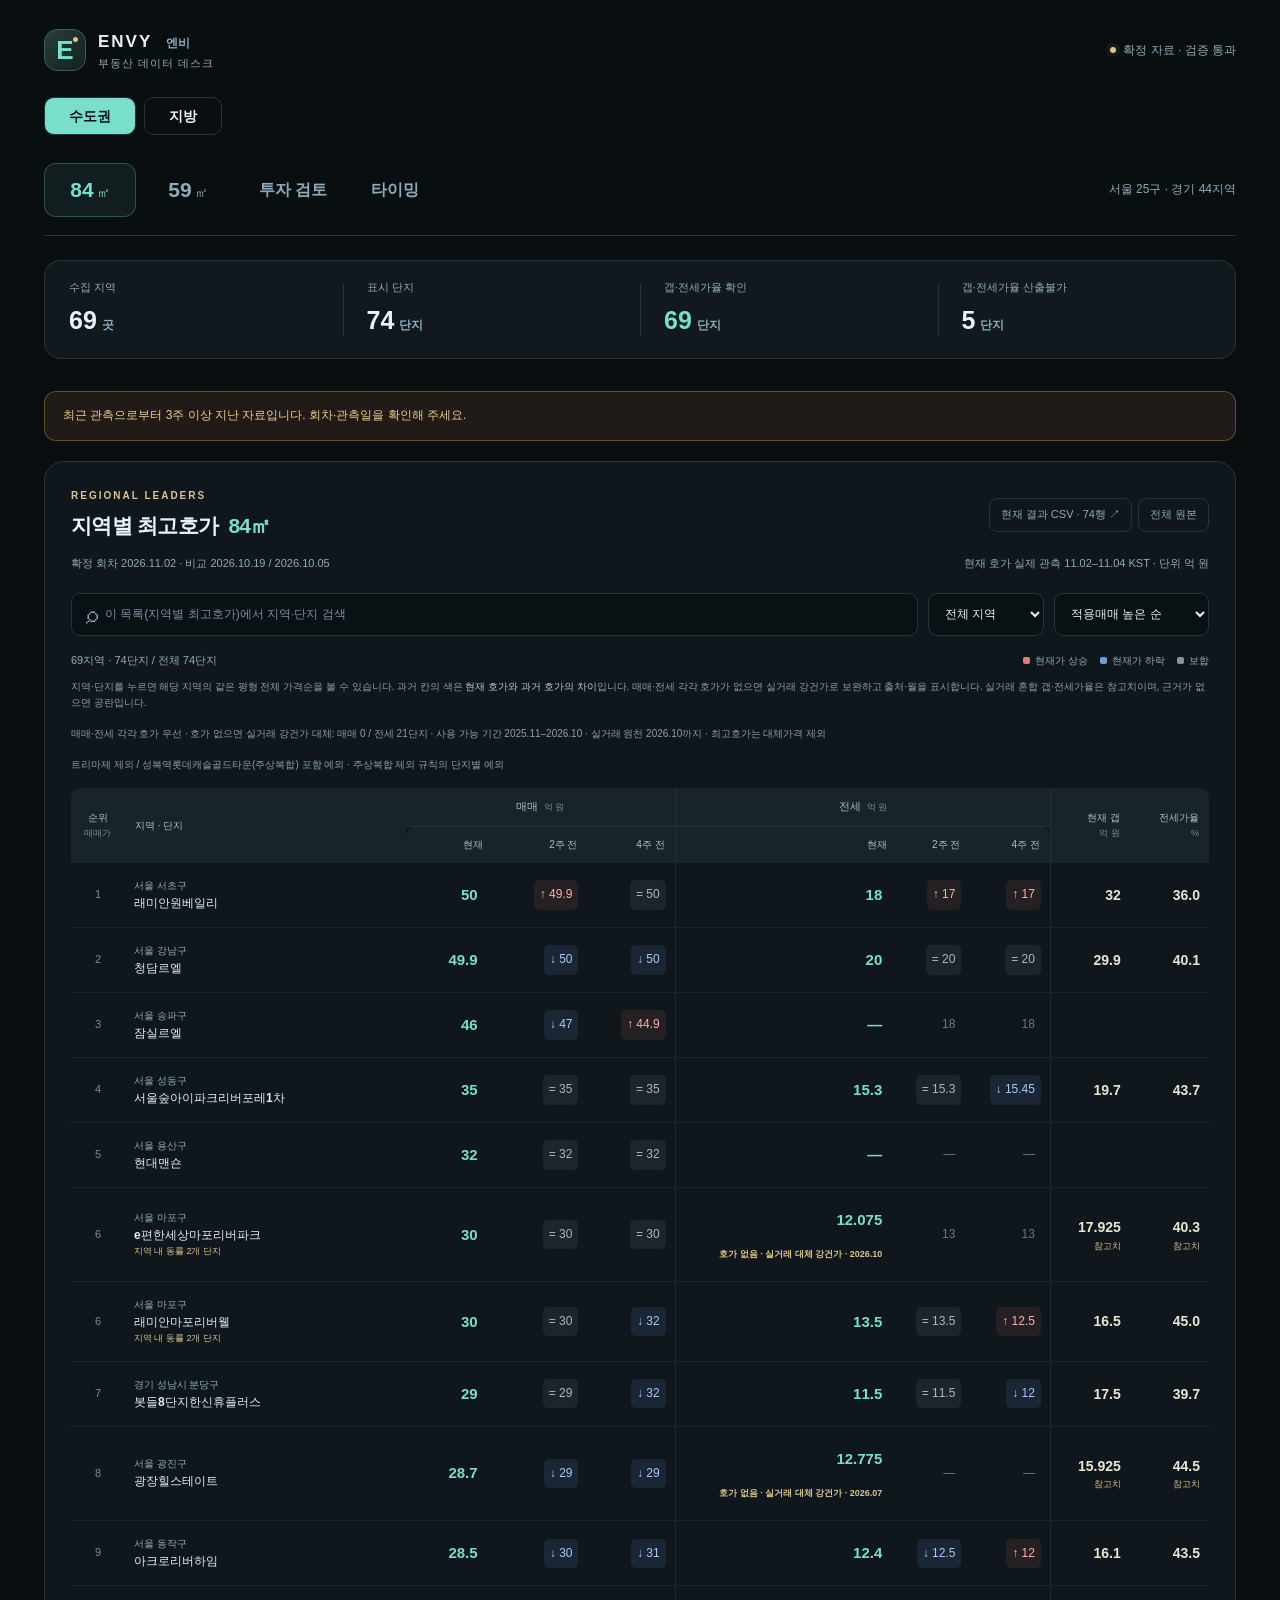
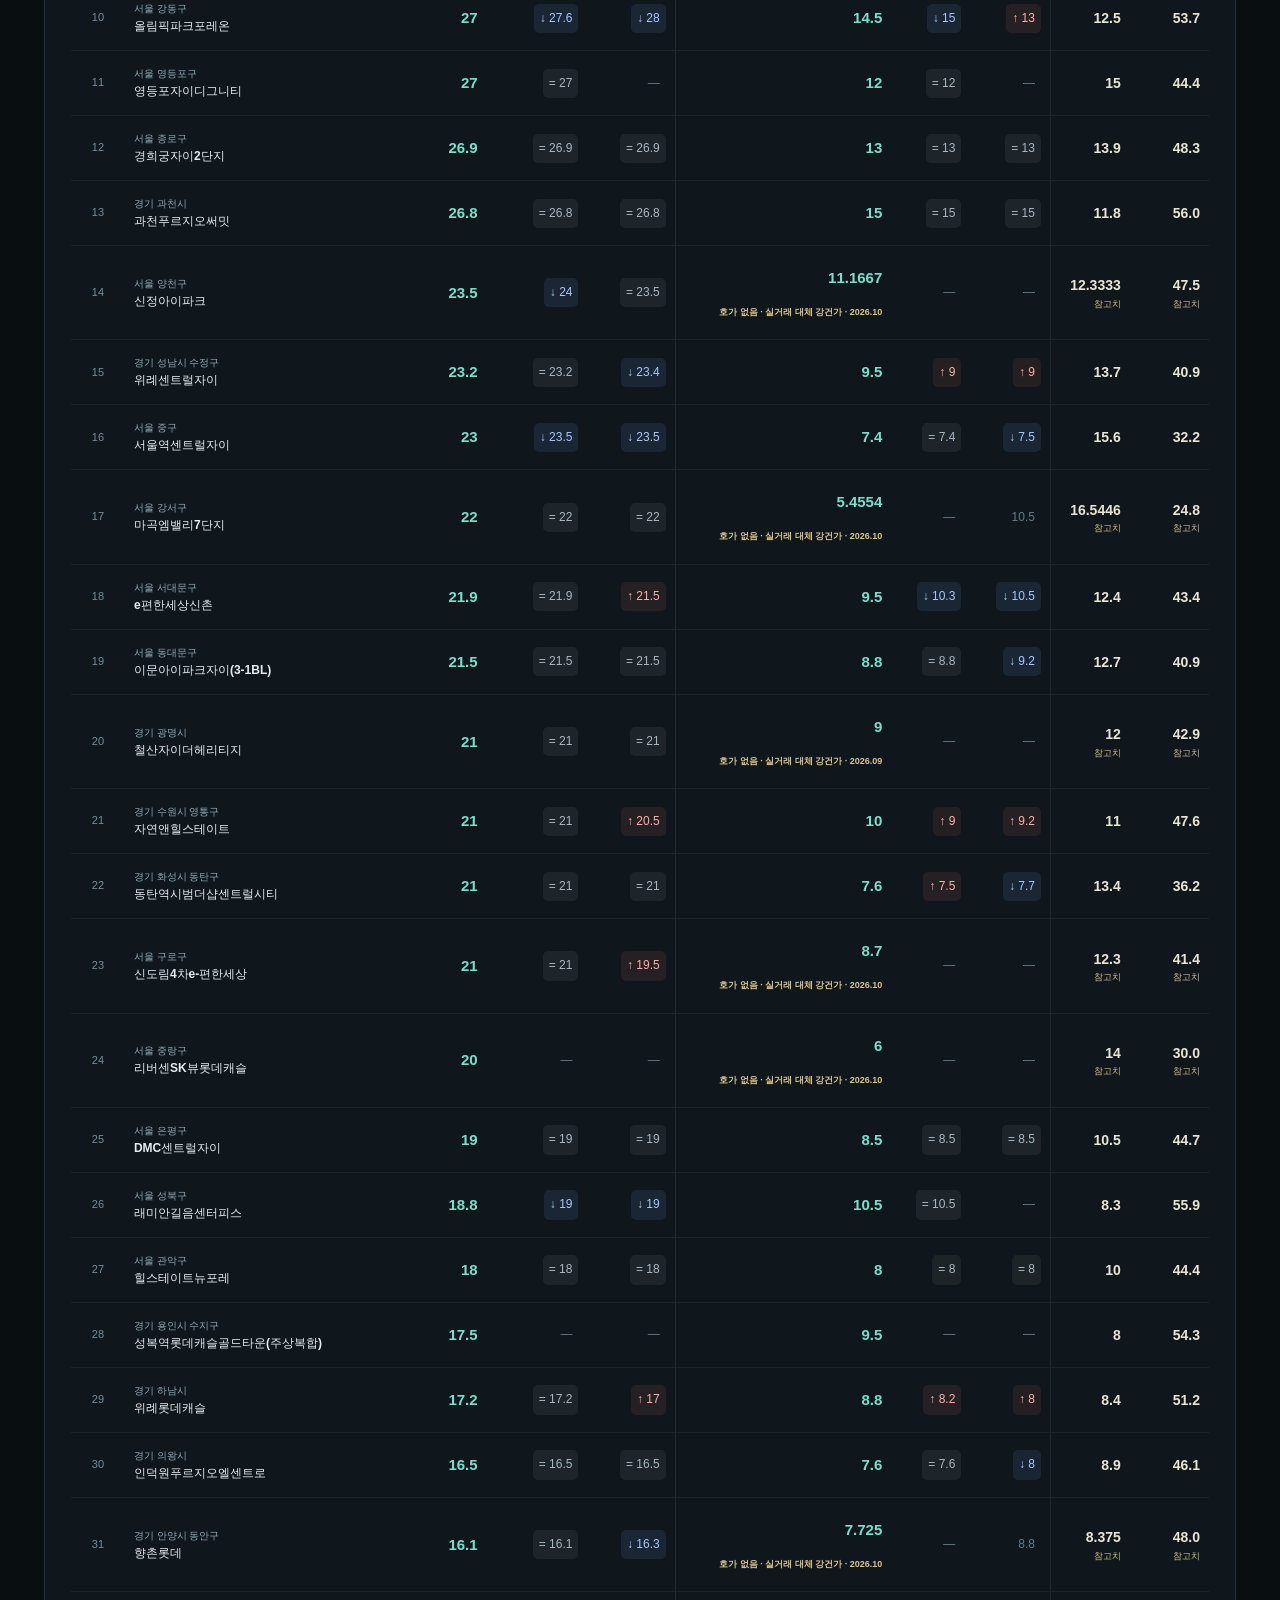
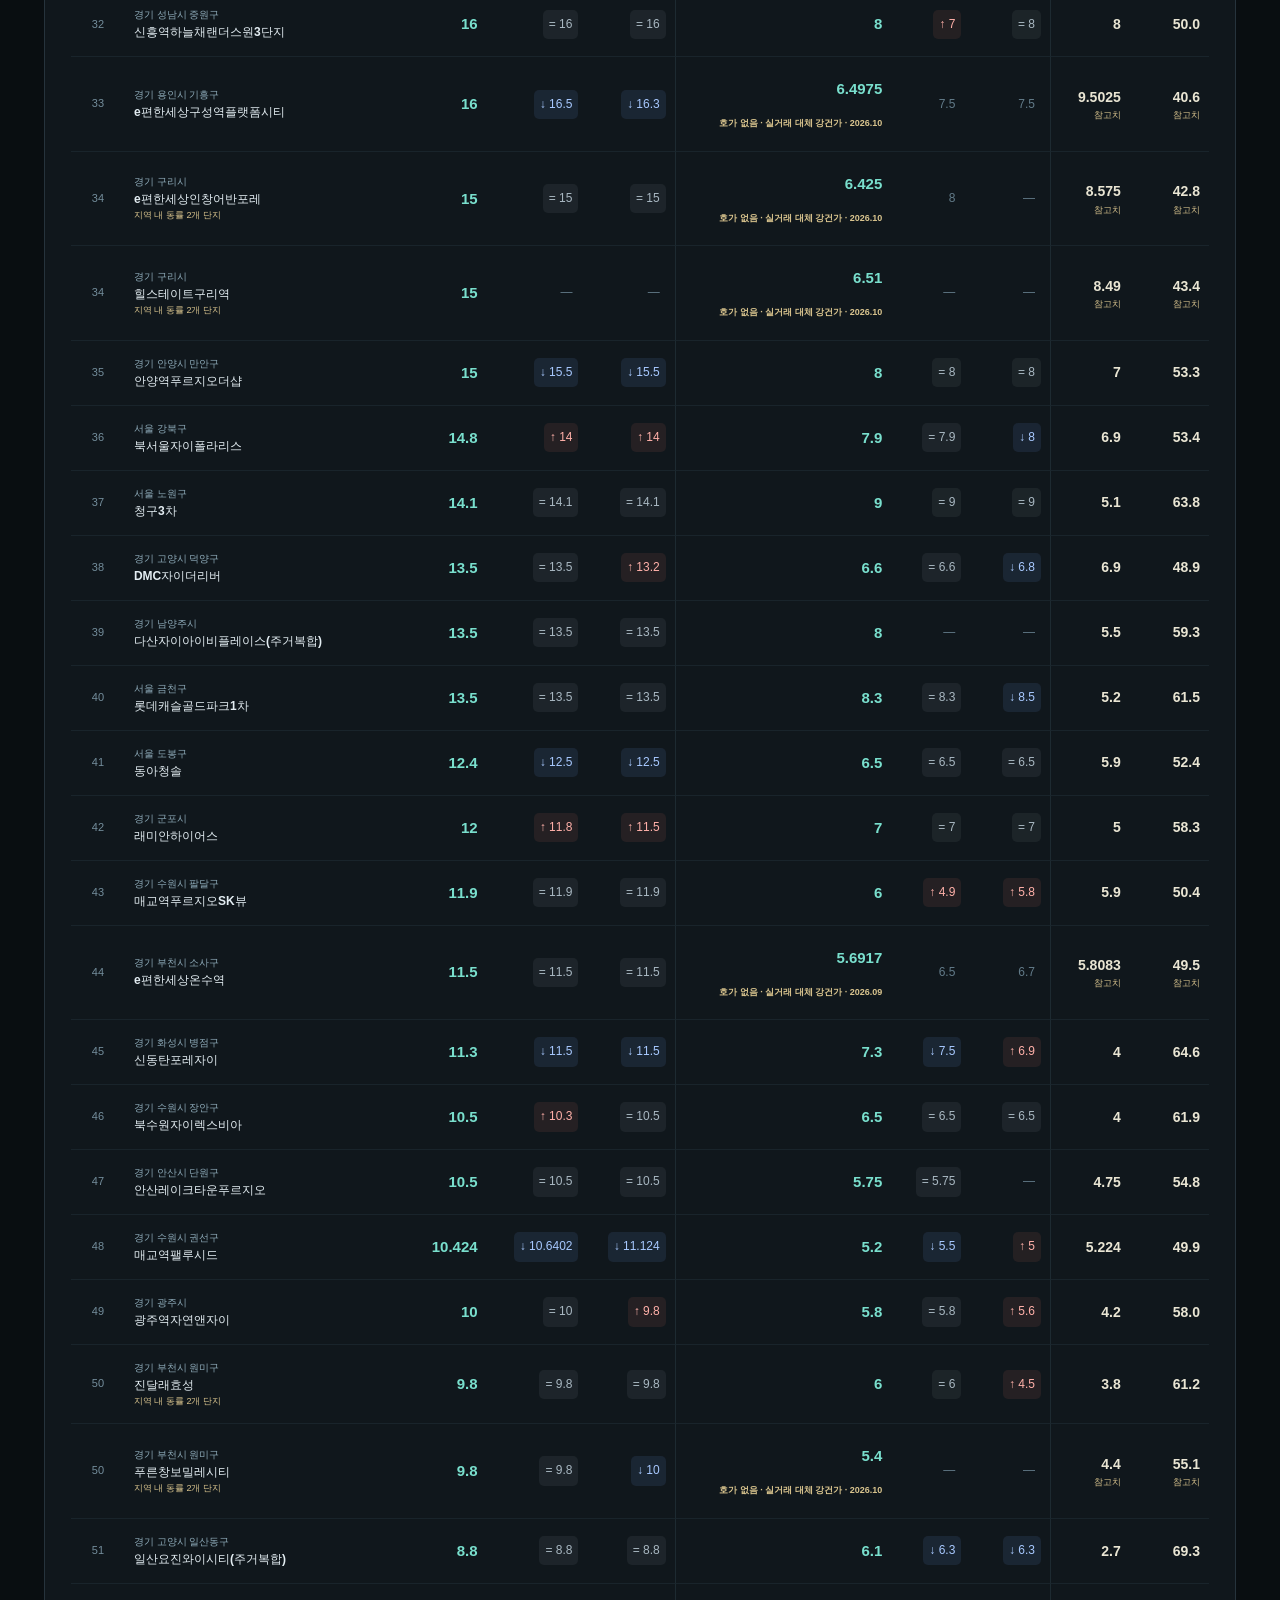
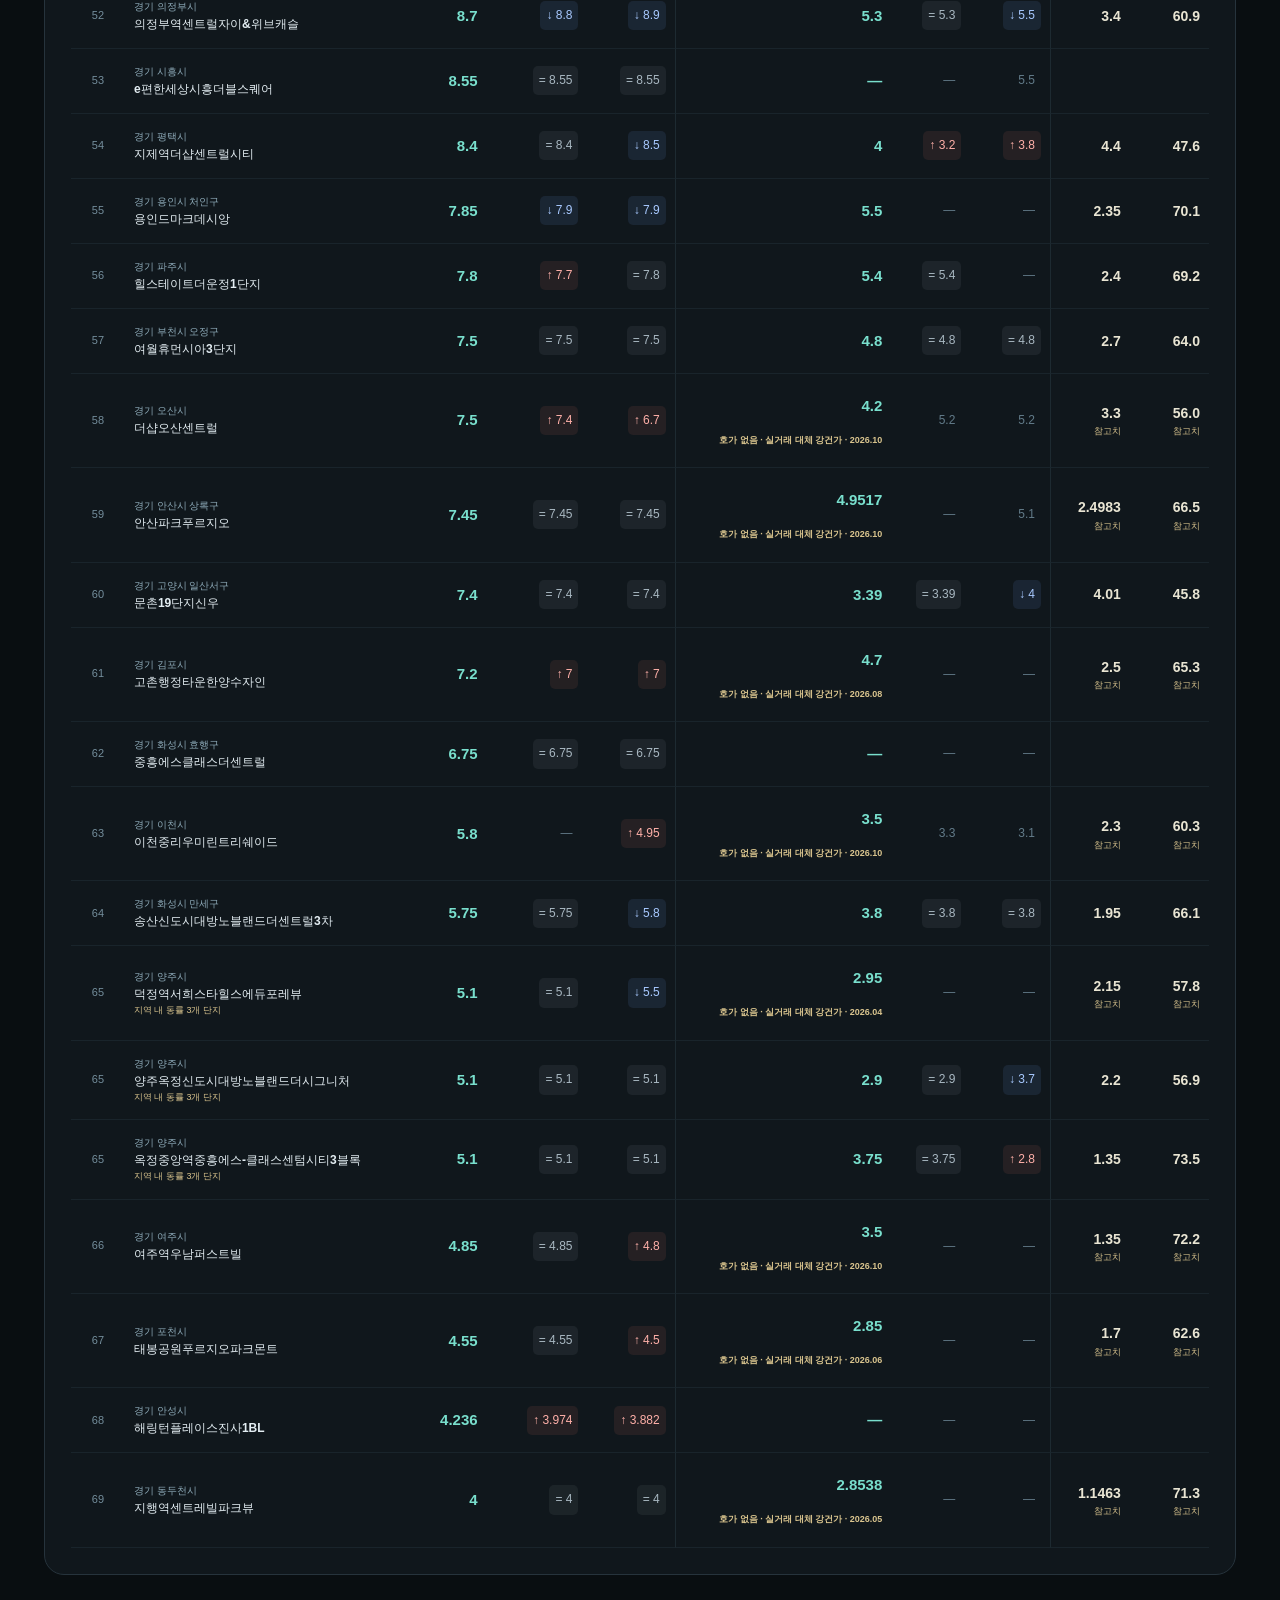
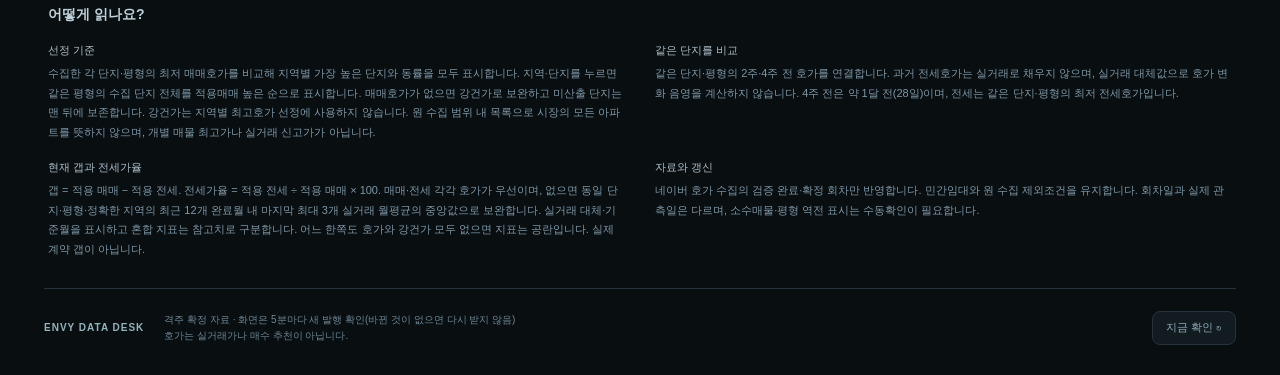
==== commit 4ccf7e72: "Update verified capital quotes 20261102" ====
--- a/84/index.html
+++ b/84/index.html
@@ -1,10 +1,10 @@
 <!doctype html>
-<html lang="ko"><head><meta charset="utf-8"><meta name="viewport" content="width=device-width,initial-scale=1"><meta name="theme-color" content="#090e11"><meta name="description" content="엔비의 서울·경기 69지역 최고호가 아파트. 매매·전세·호가갭·전세가율을 평형별로 확인합니다."><title>엔비 · 84㎡ 최고호가 대시보드</title><link rel="stylesheet" href="../static/site.css?v=539b951ebf6d"><script defer src="../static/app.js?v=f68f5261d97c"></script></head>
+<html lang="ko"><head><meta charset="utf-8"><meta name="viewport" content="width=device-width,initial-scale=1"><meta name="theme-color" content="#090e11"><meta name="description" content="엔비의 서울·경기 69지역 최고호가 아파트. 매매·전세·호가갭·전세가율을 평형별로 확인합니다."><title>엔비 · 84㎡ 최고호가 대시보드</title><link rel="stylesheet" href="../static/site.css?v=b6c09b7e0c80"><script defer src="../static/app.js?v=f68f5261d97c"></script></head>
 <body data-area="84" data-lane="capital">
 <div class="shell">
 <header class="topbar"><a class="brand" href="../84/" aria-label="엔비 대시보드 홈"><span class="brand-icon" aria-hidden="true">E<span></span></span><span><strong>ENVY <span class="brand-word">엔비</span></strong><small>부동산 데이터 데스크</small></span></a><div class="connection"><span class="status-dot"></span><span id="connection">검증 자료 확인 중</span></div></header>
 <nav class="lane-nav" aria-label="수집 권역"><a href="../84/" data-lane-tab="capital">수도권</a><a href="../local-84/" data-lane-tab="local_major">지방</a></nav>
-<nav class="area-nav" aria-label="전용면적별 페이지"><a href="../84/" data-tab="84">84<span>㎡</span></a><a href="../59/" data-tab="59">59<span>㎡</span></a><a href="../invest/" class="invest-tab">투자 검토</a><span>서울 25구 · 경기 44지역</span></nav>
+<nav class="area-nav" aria-label="전용면적별 페이지"><a href="../84/" data-tab="84">84<span>㎡</span></a><a href="../59/" data-tab="59">59<span>㎡</span></a><a href="../invest/" class="invest-tab">투자 검토</a><a href="../timing/" class="timing-tab">타이밍</a><span>서울 25구 · 경기 44지역</span></nav>
 <main>
 <a id="back-to-regions" class="back-link" href="./" hidden>← 지역별 최고호가로 돌아가기</a>
 
--- a/static/site.css
+++ b/static/site.css
@@ -73,3 +73,10 @@
 @media(max-width:560px){.inv-tip{display:none!important}}
 .downloads{display:inline-flex;gap:6px;flex-wrap:wrap;justify-content:flex-end}.full-search{text-align:center;padding:0 8px 30px}.full-search-button{border:1px solid var(--accent);border-radius:9px;background:#79dfcd14;color:var(--accent);padding:9px 16px;font-size:12px}.full-search-list{list-style:none;margin:8px auto 0;padding:0;max-width:560px;text-align:left;columns:2;column-gap:24px;font-size:12px}.full-search-list li{padding:3px 0;break-inside:avoid}.full-search-list a{color:var(--accent)}.focus-missing{color:var(--gold)!important}
 @media(max-width:760px){.full-search-list{columns:1}.inv-filters{gap:8px 12px}.inv-check{font-size:11px}.downloads .download{padding:6px 9px}}
+
+.area-nav a.timing-tab{min-width:0;font-size:16px;padding:11px 18px;white-space:nowrap}
+@media(max-width:760px){.area-nav a.timing-tab{font-size:14px;padding:9px 12px}}
+.inv-legend i.seoul{background:none;border-top:2px dashed #f4f8fa;height:0}
+.inv-svg .seoul-line{fill:none;stroke:#f4f8fa;stroke-width:1.6;stroke-dasharray:5 3;stroke-linejoin:round;stroke-linecap:round}
+.inv-svg .loan-line{fill:none;stroke:#e8c27a;stroke-width:1.8;stroke-linejoin:round;stroke-linecap:round}
+.inv-figure figcaption span+span{margin-top:2px}
